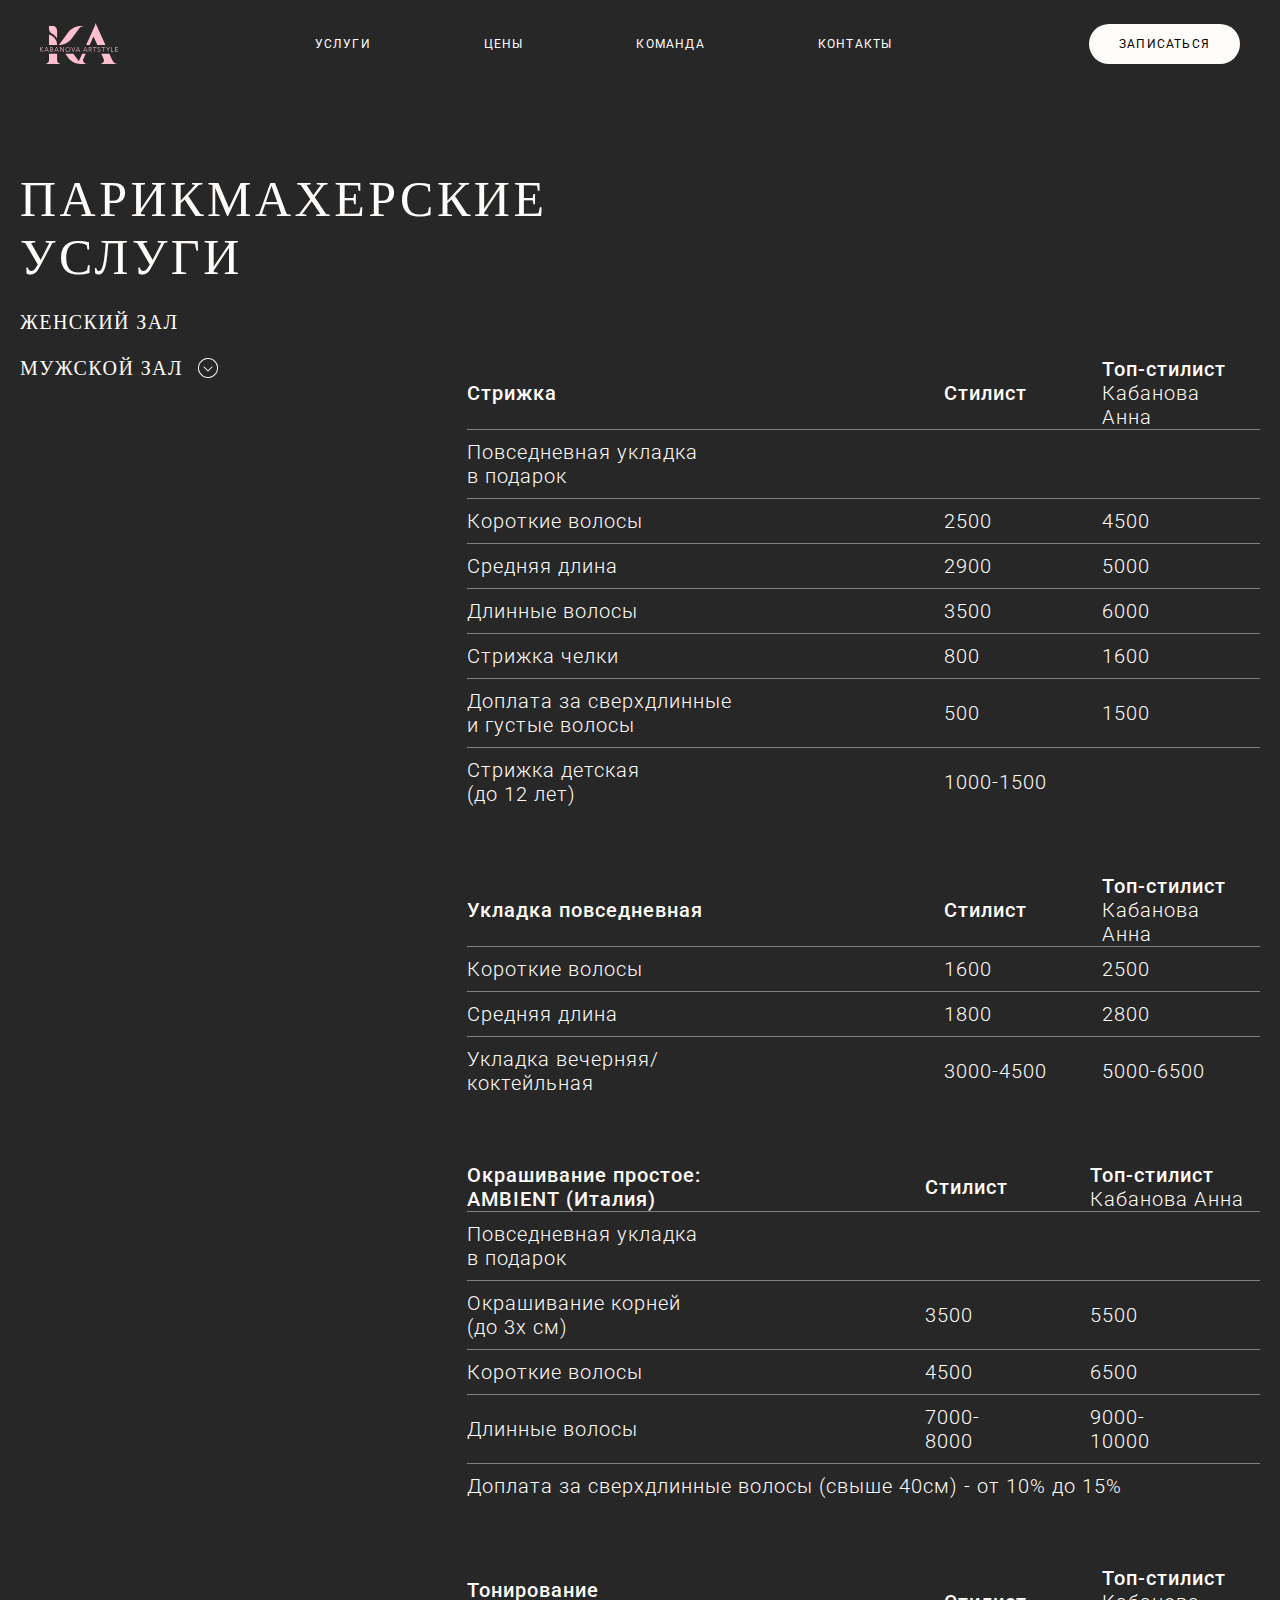
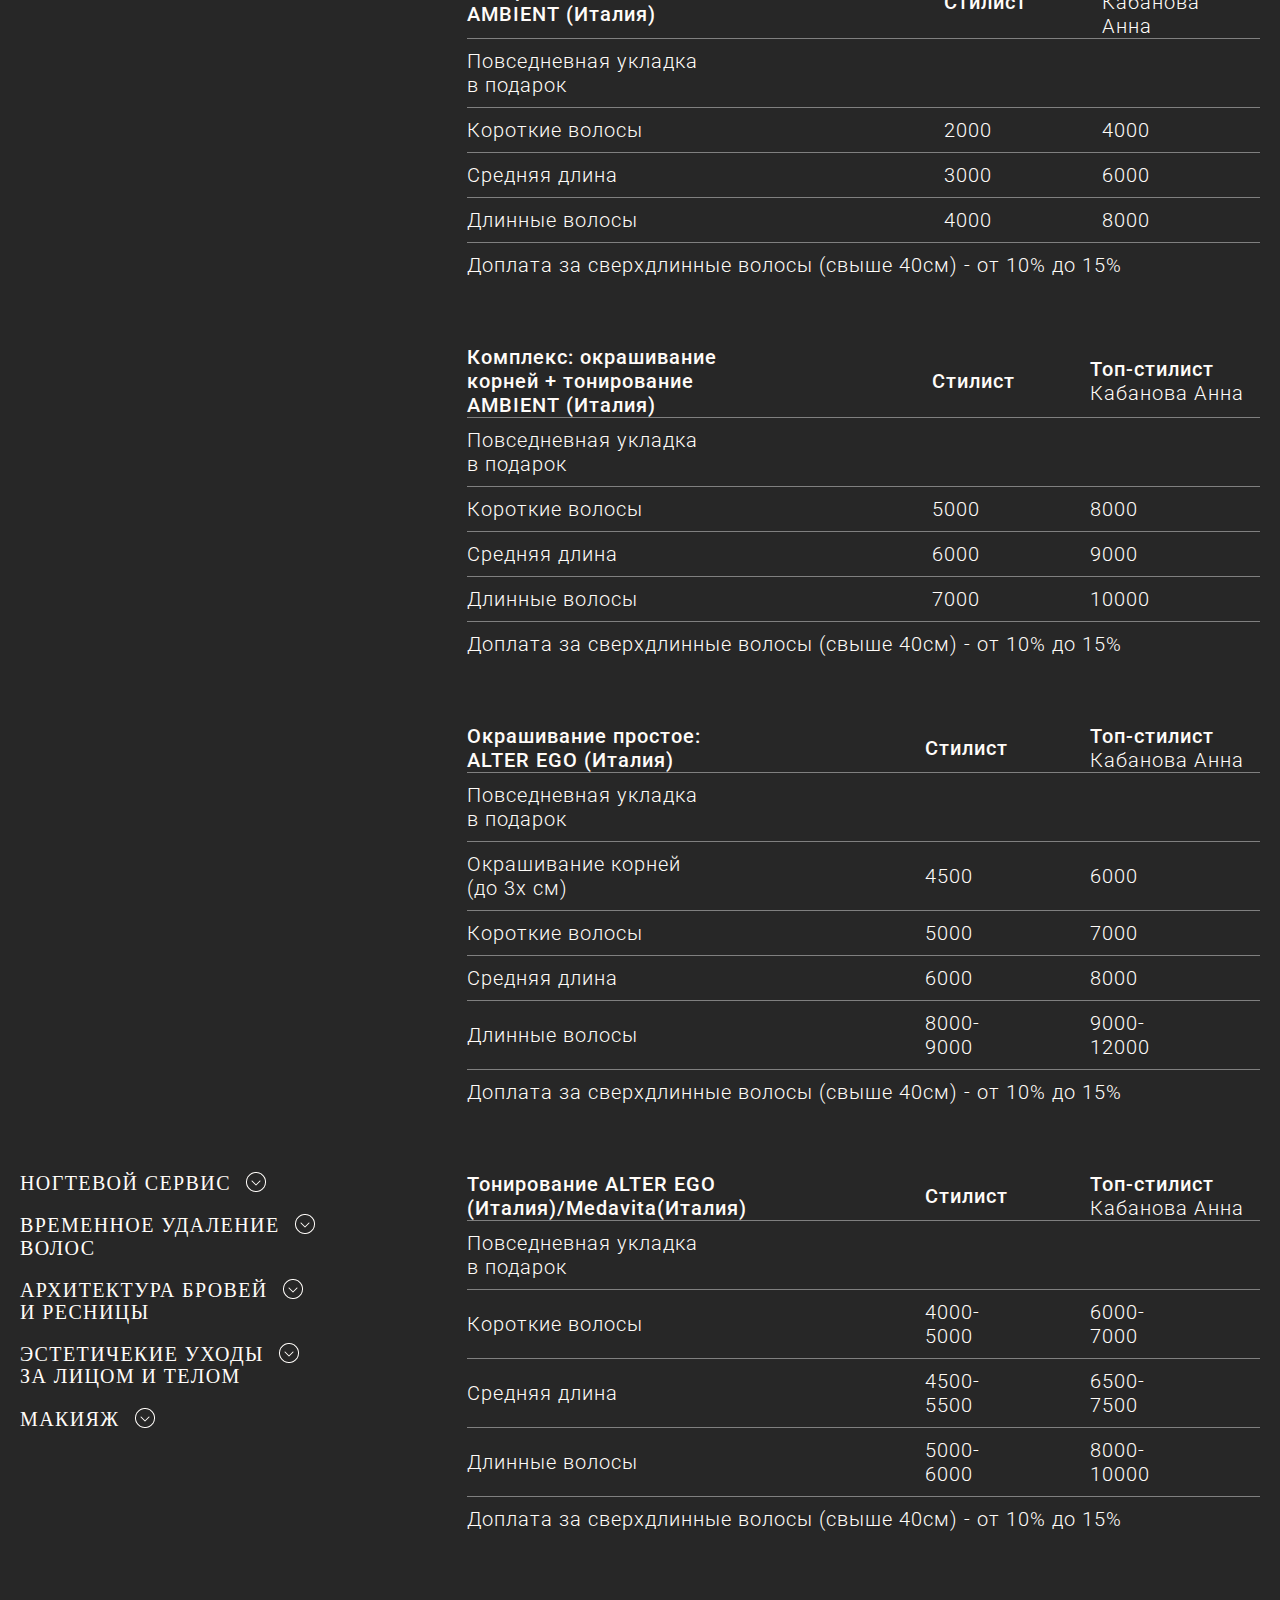
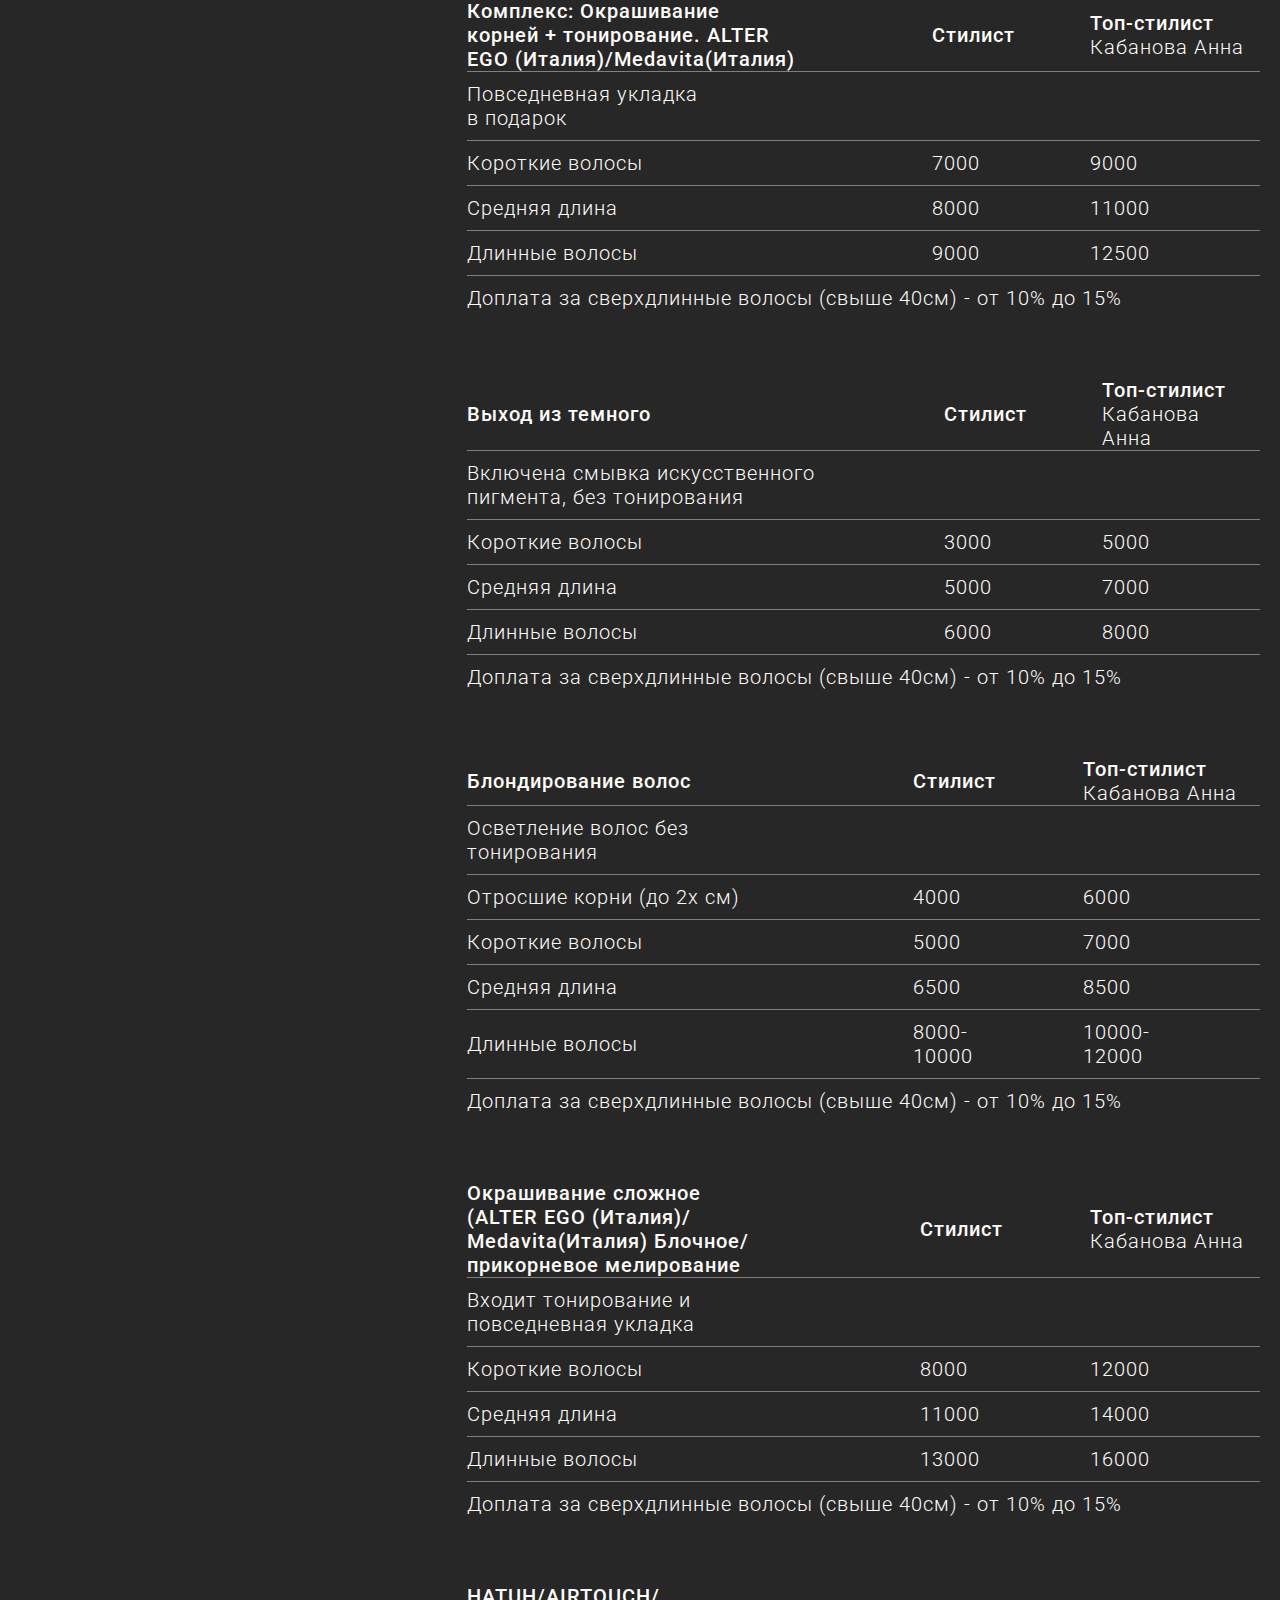
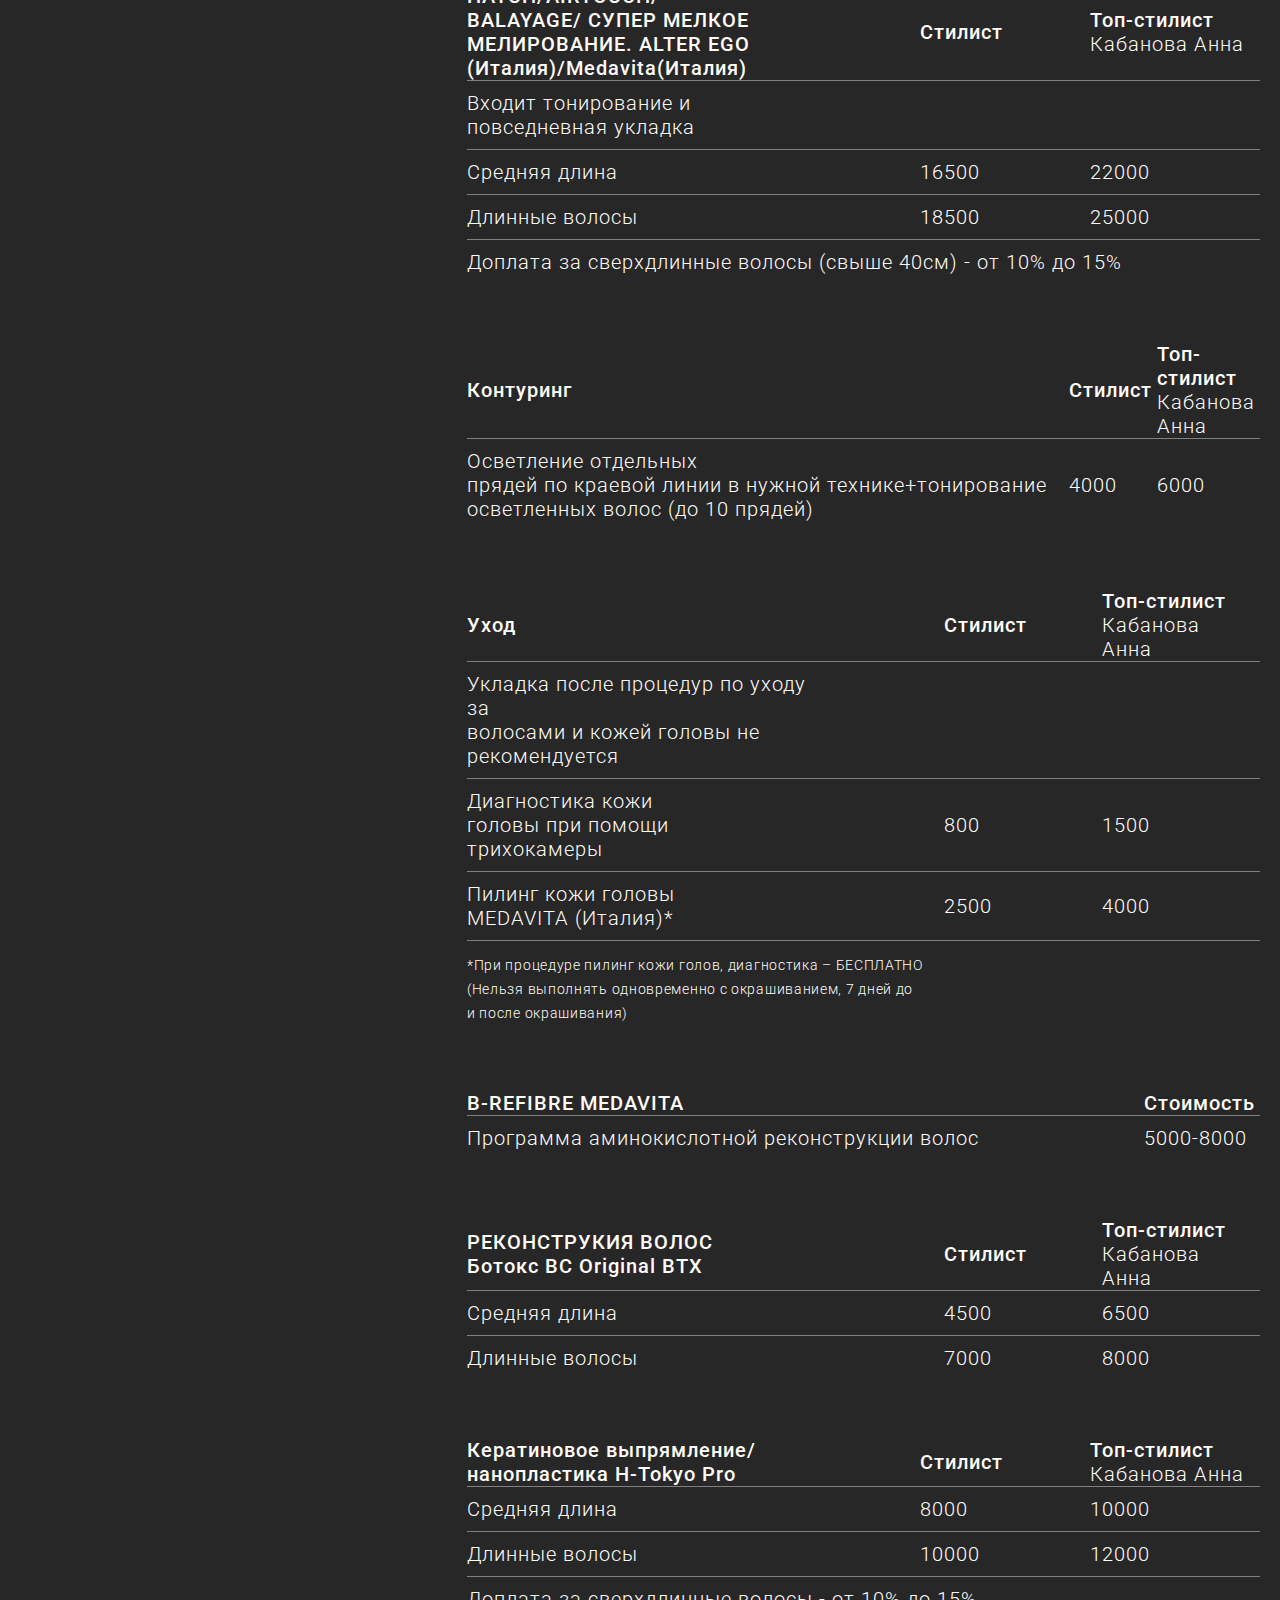
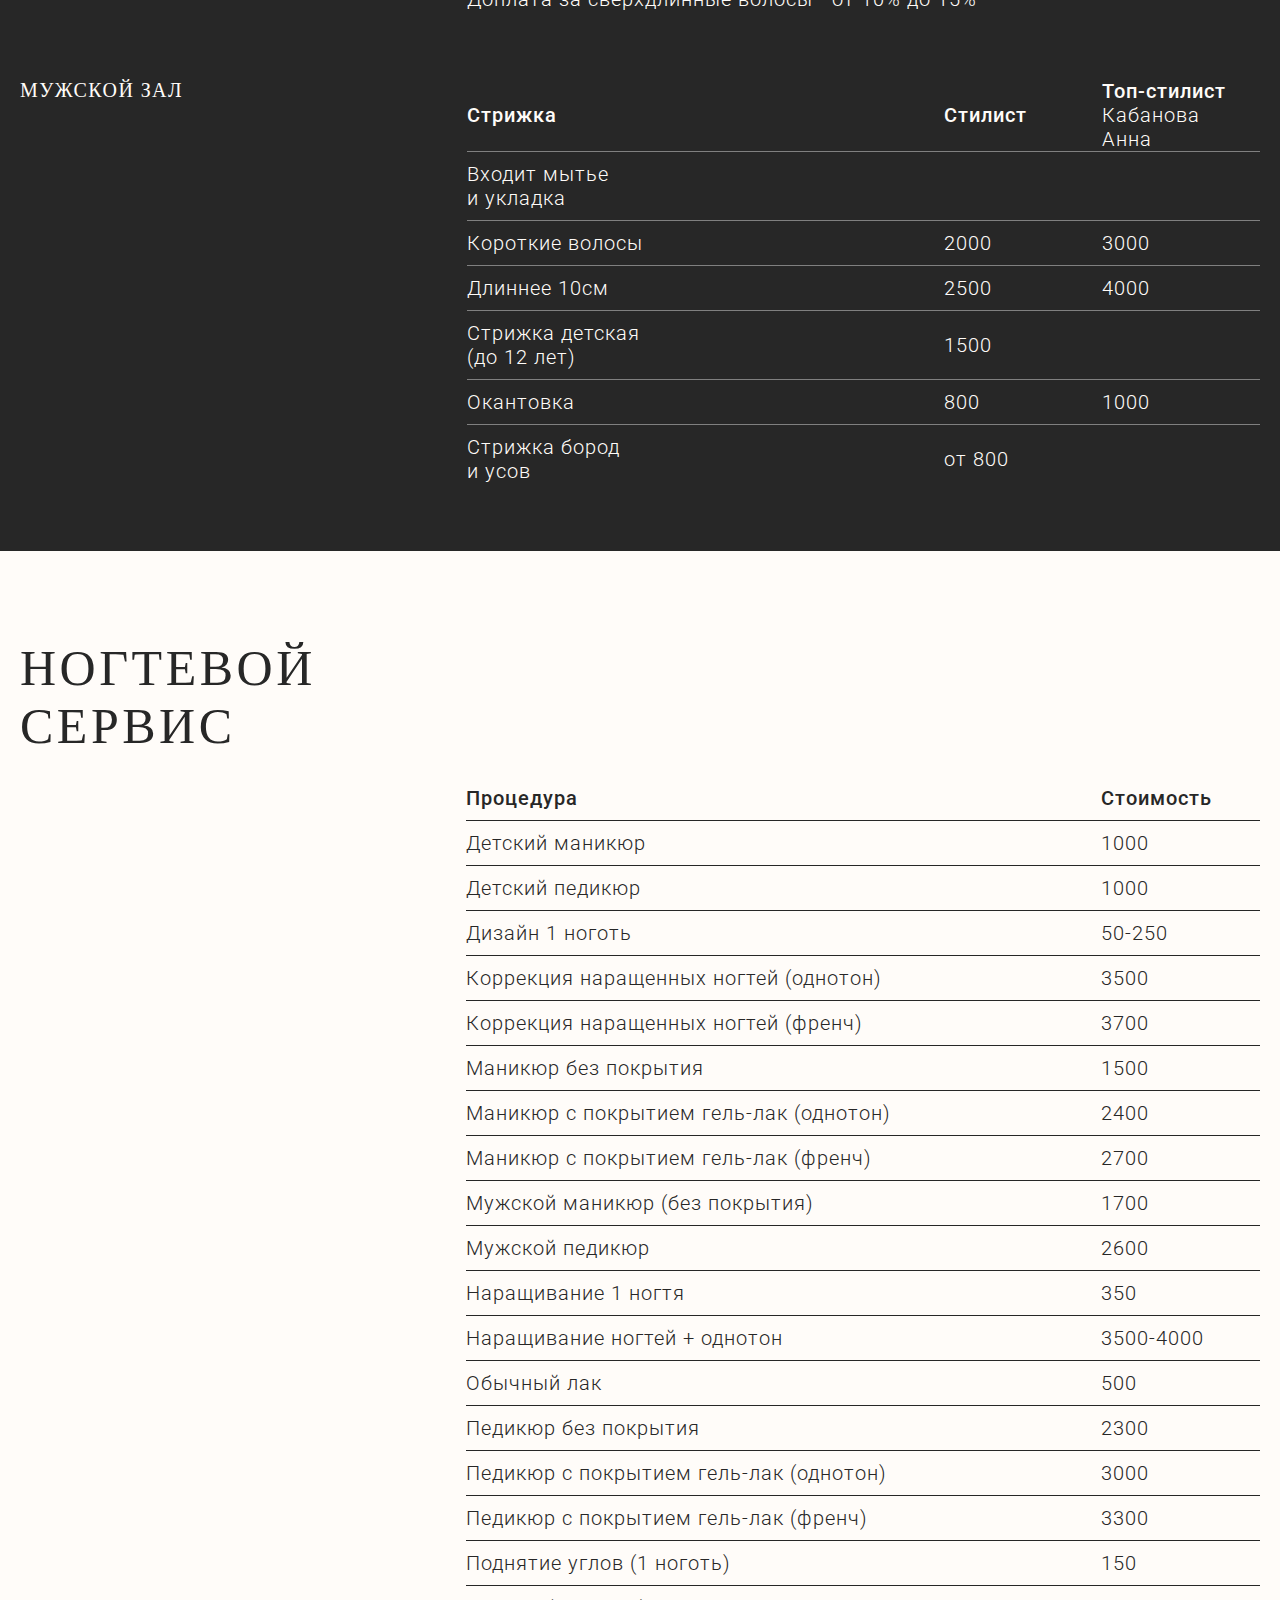
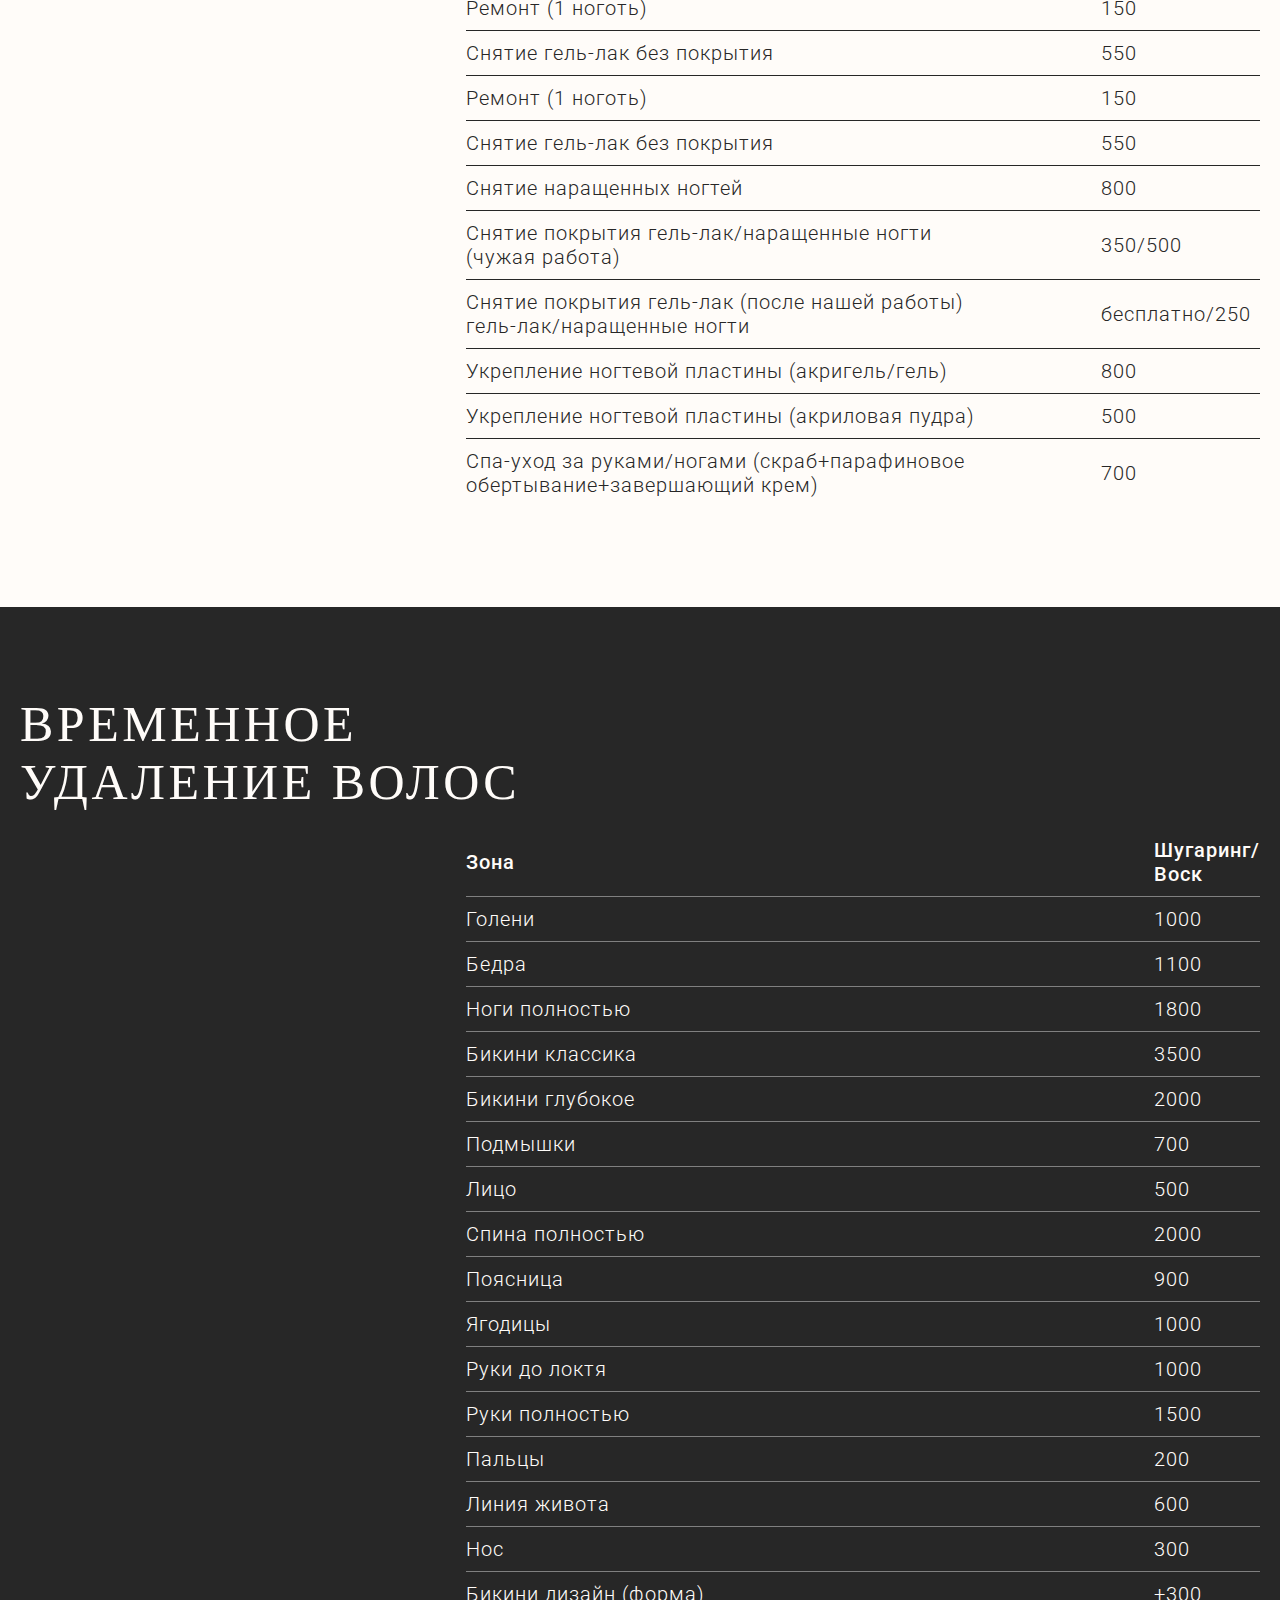
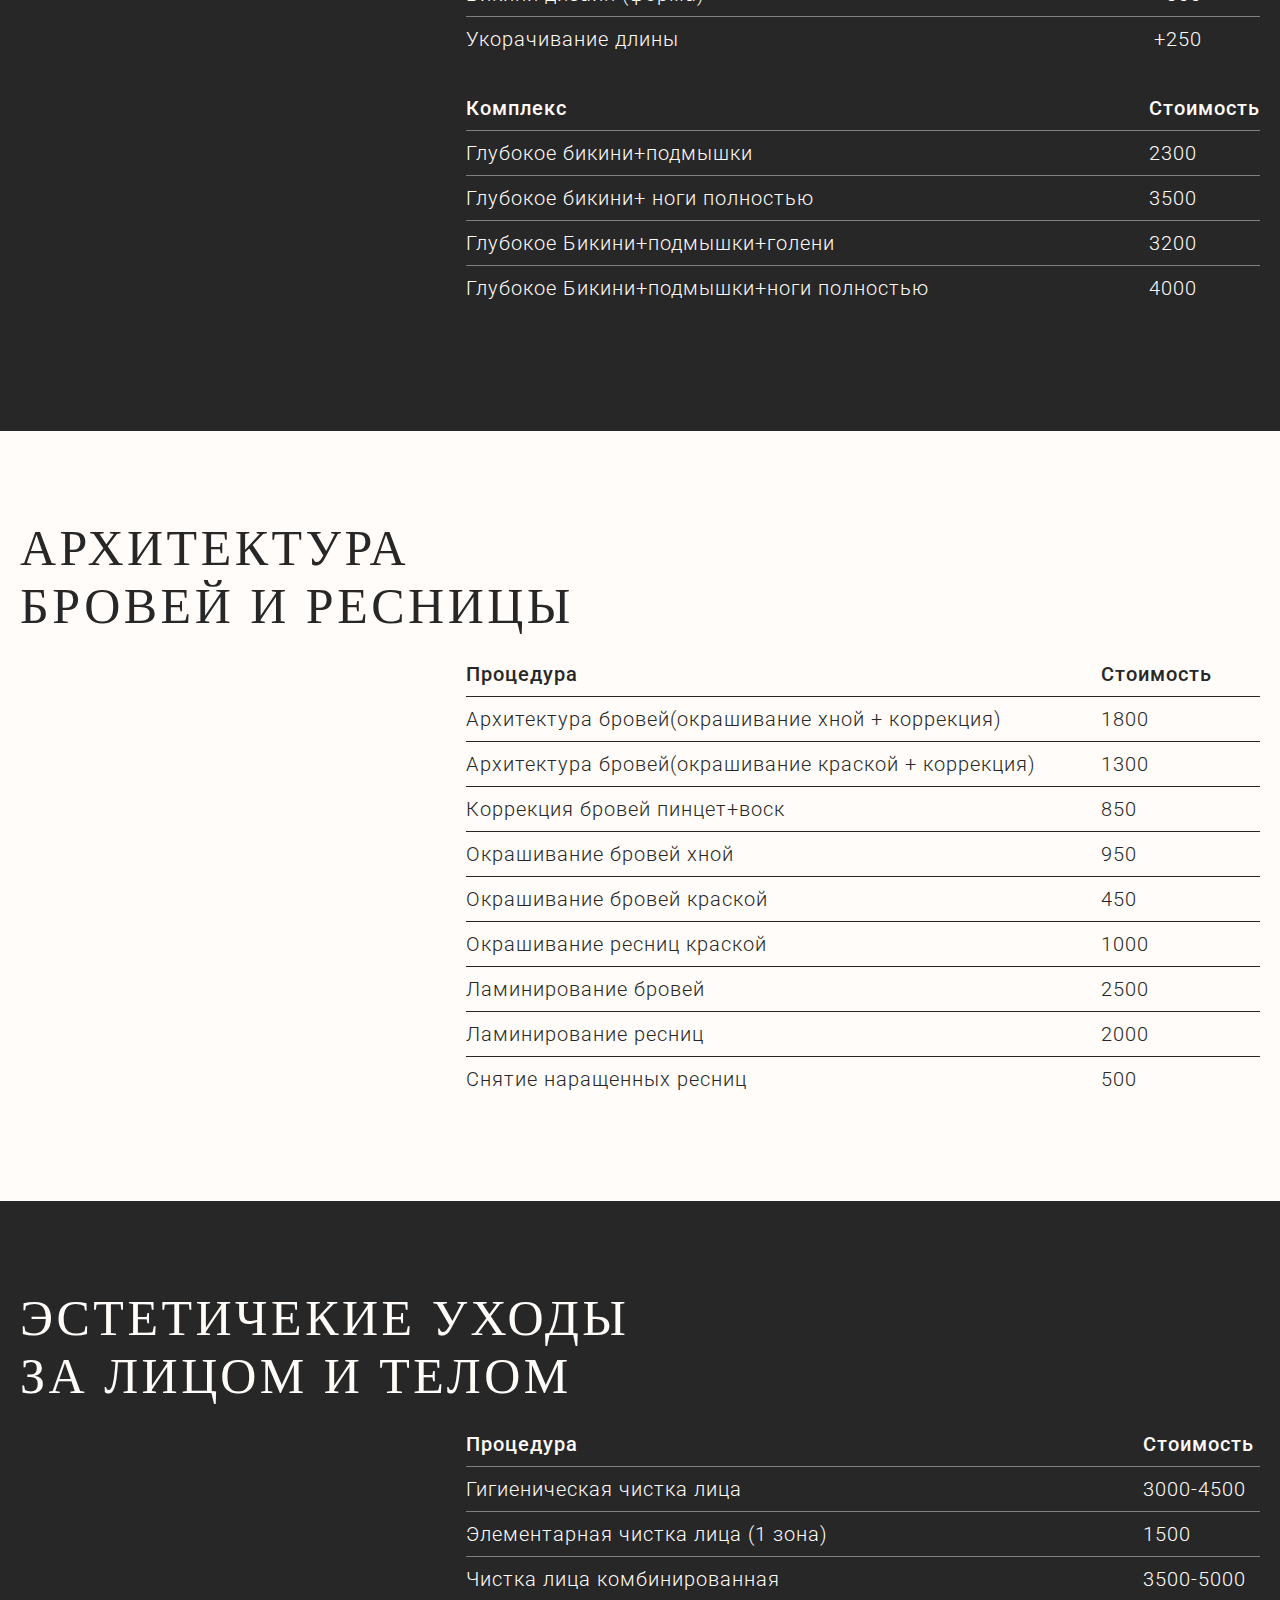
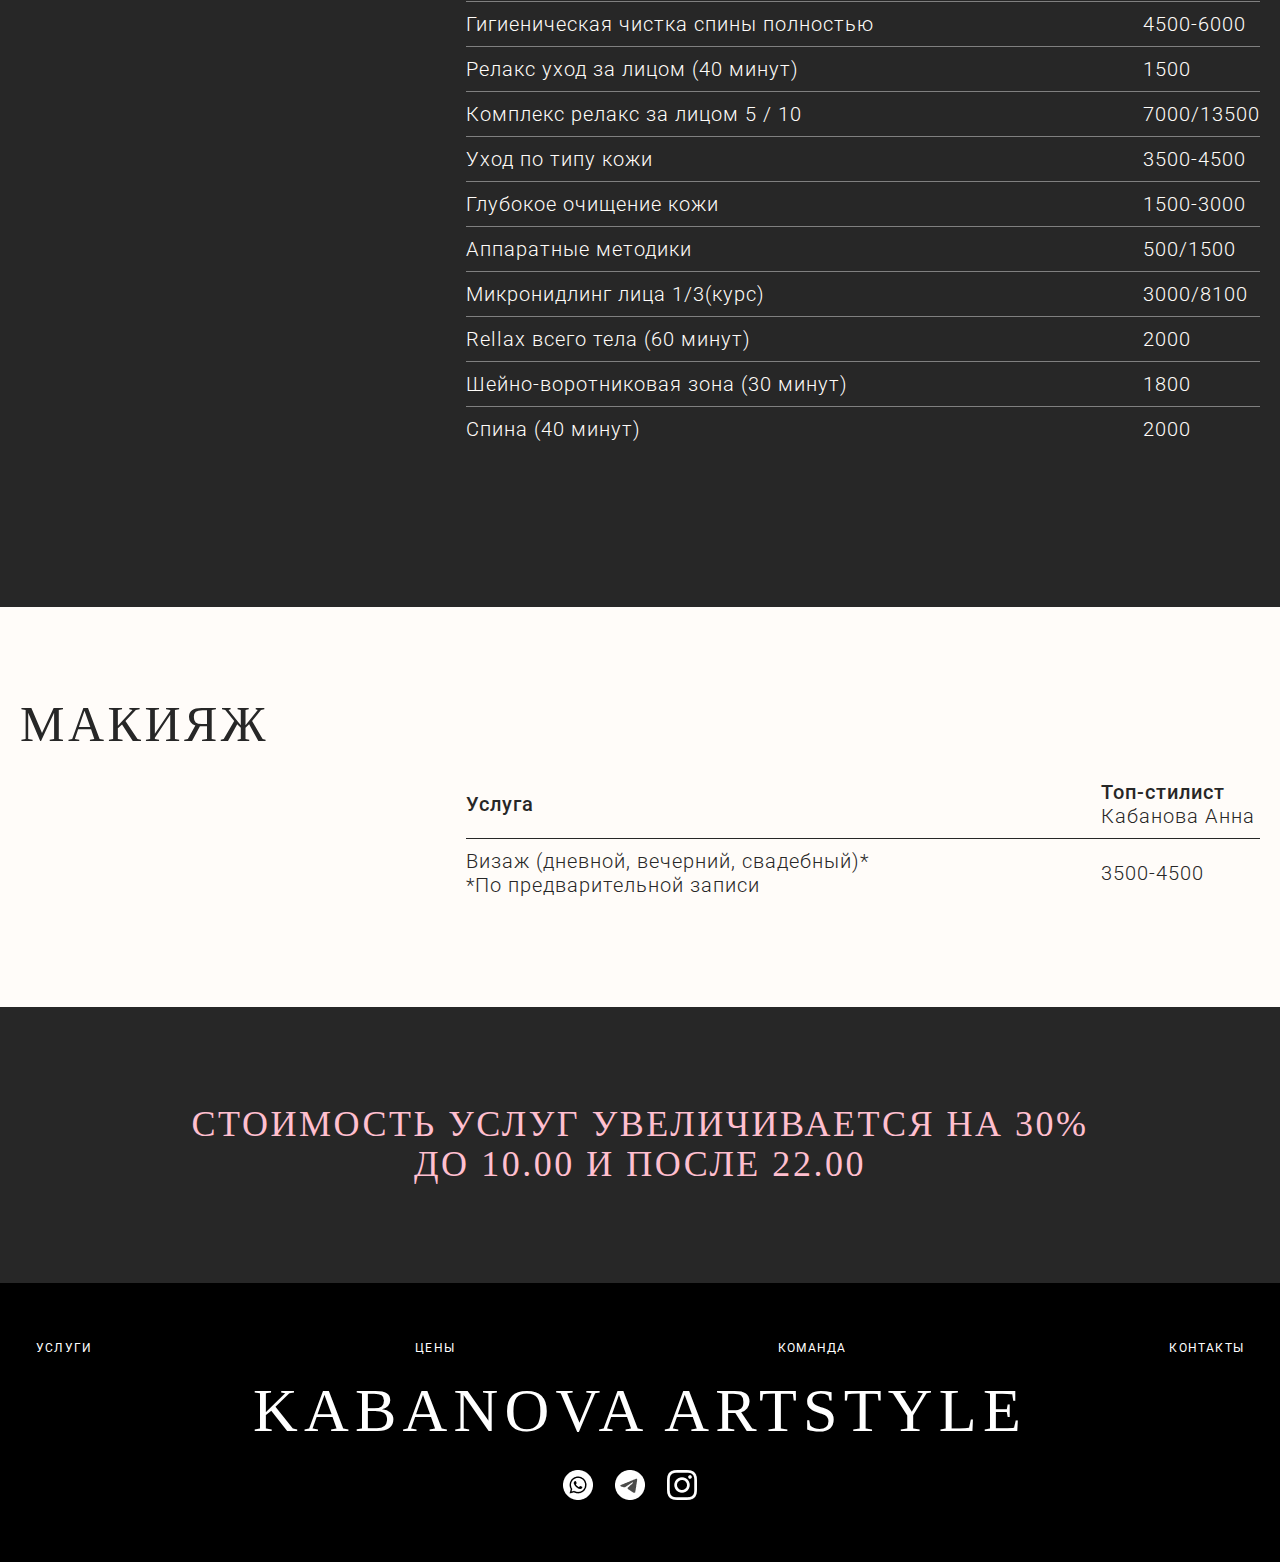
==== prices.html @ 134e7f79 "Add files via upload" ====
<!DOCTYPE html>
<html lang="en">
  <head>
    <meta charset="UTF-8" />
    <meta name="viewport" content="width=device-width, initial-scale=1.0" />
    <link
      href="https://fonts.googleapis.com/css2?family=Roboto:wght@100;300;400;500;700;900&display=swap"
      rel="stylesheet"
    />
    <link
      href="https://fonts.googleapis.com/css2?family=Roboto:wght@100;300;400;500;700&display=swap"
      rel="stylesheet"
    />
    <link rel="stylesheet" href="css/style.css"/>
    <title>Цены</title>
  </head>
  <body>
    <div class="container">
      <!-- НАВИГАЦИЯ -->
      <div class="container-nav container-nav--services">
        <div class="nav-box">
          <nav class="nav">
            <a class="box-logo" href="index.html">
              <img src="icons/logo.svg" alt="logo" class="logo" />
            </a>
            <ul class="nav__list">
              <li class="nav__item">
                <a href="services.html" class="nav__link"
                  >УСЛУГИ</a
                >
              </li>
              <li class="nav__item">
                <a href="prices.html" class="nav__link">ЦЕНЫ</a>
              </li>
              <li class="nav__item">
                <a href="#" class="nav__link">КОМАНДА</a>
              </li>
              <li class="nav__item">
                <a href="contakcs.html" class="nav__link"
                  >КОНТАКТЫ</a
                >
              </li>
            </ul>
            <button class="btn">ЗАПИСАТЬСЯ</button>
            <a href="#" class="burger">
              <span></span>
            </a>
          </nav>
        </div>
      </div>
      <!-- ПАРИХМАХЕРСКИЕ УСЛУГИ -->
      <div class="hairdresser-footer">
        <div class="hairdresser-box">
          <div class="hairdresser">
            <h3 class="case-title progress__title">
              Парикмахерские <br />
              услуги
            </h3>
            <!-- переиспользуемый субтитул -->
            <p class="hairdresser__subtext margin-bottom-24px">женский зал</p>
            <div class="hairdresser-case">
              <!-- бокс для подписи+кнопки -->
              <div class="mens-box">
                <p class="hairdresser__subtext">мужской зал</p>
                <a class="hairdresser-btm" href="#man">
                  <img
                    src="icons/arrow-lou.png"
                    alt="arrow"
                    class="hairdresser-btm__img"
                  />
                </a>
              </div>
              <div class="tablica">
                <!-- ПЕРВАЯ ТАБЛИЦА ТЕМНАЯ ТЕМА -->
                <div class="tablica-box">
                  <table class="table">
                    <tr class="table__trtitle">
                      <th class="table__title style-1">Стрижка</th>
                      <th class="table__title style-2">Стилист</th>
                      <th class="table__title style-3">
                        Топ-стилист <br />
                        <span class="kabanova">Кабанова Анна</span>
                      </th>
                    </tr>
                    <tr class="table__trtext">
                      <td class="table__text">
                        Повседневная укладка <br />
                        в подарок
                      </td>
                    </tr>
                    <tr class="table__trtext">
                      <td class="table__text">Короткие волосы</td>
                      <td class="table__text">2500</td>
                      <td class="table__text">4500</td>
                    </tr>
                    <tr class="table__trtext">
                      <td class="table__text">Средняя длина</td>
                      <td class="table__text">2900</td>
                      <td class="table__text">5000</td>
                    </tr>
                    <tr class="table__trtext">
                      <td class="table__text">Длинные волосы</td>
                      <td class="table__text">3500</td>
                      <td class="table__text">6000</td>
                    </tr>
                    <tr class="table__trtext">
                      <td class="table__text">Стрижка челки</td>
                      <td class="table__text">800</td>
                      <td class="table__text">1600</td>
                    </tr>
                    <tr class="table__trtext">
                      <td class="table__text">
                        Доплата за сверхдлинные <br />
                        и густые волосы
                      </td>
                      <td class="table__text">500</td>
                      <td class="table__text">1500</td>
                    </tr>
                    <tr class="table__trtext">
                      <td class="table__text">
                        Стрижка детская <br />
                        (до 12 лет)
                      </td>
                      <td class="table__text">1000-1500</td>
                    </tr>
                  </table>
                </div>
                <!-- ВТОРАЯ ТАБЛИЦА ТЕМНАЯ ТЕМА -->
                <div class="tablica-box">
                  <table class="table">
                    <tr class="table__trtitle">
                      <th class="table__title style-1">Укладка повседневная</th>
                      <th class="table__title style-2">Стилист</th>
                      <th class="table__title style-3">
                        Топ-стилист <br />
                        <span class="kabanova">Кабанова Анна</span>
                      </th>
                    </tr>
                    <tr class="table__trtext">
                      <td class="table__text">Короткие волосы</td>
                      <td class="table__text">1600</td>
                      <td class="table__text">2500</td>
                    </tr>
                    <tr class="table__trtext">
                      <td class="table__text">Средняя длина</td>
                      <td class="table__text">1800</td>
                      <td class="table__text">2800</td>
                    </tr>
                    <tr class="table__trtext">
                      <td class="table__text">
                        Укладка вечерняя/ <br />коктейльная
                      </td>
                      <td class="table__text">3000-4500</td>
                      <td class="table__text">5000-6500</td>
                    </tr>
                  </table>
                </div>
                <!-- ТРЕТЬЯ ТАБЛИЦА ТЕМНАЯ СТРАНИЦА -->
                <div class="tablica-box">
                  <table class="table">
                    <tr class="table__trtitle">
                      <th class="table__title style-1">
                        Окрашивание простое: <br />
                        AMBIENT (Италия)
                      </th>
                      <th class="table__title style-2">Стилист</th>
                      <th class="table__title style-3">
                        Топ-стилист <br />
                        <span class="kabanova">Кабанова Анна</span>
                      </th>
                    </tr>
                    <tr class="table__trtext">
                      <td class="table__text">
                        Повседневная укладка <br />
                        в подарок
                      </td>
                    </tr>
                    <tr class="table__trtext">
                      <td class="table__text">
                        Окрашивание корней <br />
                        (до 3х см)
                      </td>
                      <td class="table__text">3500</td>
                      <td class="table__text">5500</td>
                    </tr>
                    <tr class="table__trtext">
                      <td class="table__text">Короткие волосы</td>
                      <td class="table__text">4500</td>
                      <td class="table__text">6500</td>
                    </tr>
                    <tr class="table__trtext">
                      <td class="table__text">Длинные волосы</td>
                      <td class="table__text">7000-8000</td>
                      <td class="table__text">9000-10000</td>
                    </tr>
                    <tr class="table__trtext">
                      <td class="table__text" colspan="3">
                        Доплата за сверхдлинные волосы (свыше 40см) - от 10% до
                        15%
                      </td>
                    </tr>
                  </table>
                </div>
                <!-- ЧЕТВЕРТАЯ ТАБЛИЦА ТЕМНАЯ -->
                <div class="tablica-box">
                  <table class="table">
                    <tr class="table__trtitle">
                      <th class="table__title style-1">
                        Тонирование <br />
                        AMBIENT (Италия)
                      </th>
                      <th class="table__title style-2">Стилист</th>
                      <th class="table__title style-3">
                        Топ-стилист <br />
                        <span class="kabanova">Кабанова Анна</span>
                      </th>
                    </tr>
                    <tr class="table__trtext">
                      <td class="table__text">
                        Повседневная укладка <br />
                        в подарок
                      </td>
                    </tr>
                    <tr class="table__trtext">
                      <td class="table__text">Короткие волосы</td>
                      <td class="table__text">2000</td>
                      <td class="table__text">4000</td>
                    </tr>
                    <tr class="table__trtext">
                      <td class="table__text">Средняя длина</td>
                      <td class="table__text">3000</td>
                      <td class="table__text">6000</td>
                    </tr>
                    <tr class="table__trtext">
                      <td class="table__text">Длинные волосы</td>
                      <td class="table__text">4000</td>
                      <td class="table__text">8000</td>
                    </tr>
                    <tr class="table__trtext">
                      <td class="table__text" colspan="3">
                        Доплата за сверхдлинные волосы (свыше 40см) - от 10% до
                        15%
                      </td>
                    </tr>
                  </table>
                </div>
                <!-- ПЯТАЯ ТАБЛИЦА ТЕМНАЯ СТраница -->
                <div class="tablica-box">
                  <table class="table">
                    <tr class="table__trtitle">
                      <th class="table__title style-1">
                        Комплекс: окрашивание <br />
                        корней + тонированиe <br />
                        AMBIENT (Италия)
                      </th>
                      <th class="table__title style-2">Стилист</th>
                      <th class="table__title style-3">
                        Топ-стилист <br />
                        <span class="kabanova">Кабанова Анна</span>
                      </th>
                    </tr>
                    <tr class="table__trtext">
                      <td class="table__text">
                        Повседневная укладка <br />
                        в подарок
                      </td>
                    </tr>
                    <tr class="table__trtext">
                      <td class="table__text">Короткие волосы</td>
                      <td class="table__text">5000</td>
                      <td class="table__text">8000</td>
                    </tr>
                    <tr class="table__trtext">
                      <td class="table__text">Средняя длина</td>
                      <td class="table__text">6000</td>
                      <td class="table__text">9000</td>
                    </tr>
                    <tr class="table__trtext">
                      <td class="table__text">Длинные волосы</td>
                      <td class="table__text">7000</td>
                      <td class="table__text">10000</td>
                    </tr>
                    <tr class="table__trtext">
                      <td class="table__text" colspan="3">
                        Доплата за сверхдлинные волосы (свыше 40см) - от 10% до
                        15%
                      </td>
                    </tr>
                  </table>
                </div>
                <!-- ШЕСТАЯ СТРАНИЦА ТЕМНАЯ -->
                <div class="tablica-box">
                  <table class="table">
                    <tr class="table__trtitle">
                      <th class="table__title style-1">
                        Окрашивание простое: <br />
                        ALTER EGO (Италия)
                      </th>
                      <th class="table__title style-2">Стилист</th>
                      <th class="table__title style-3">
                        Топ-стилист <br />
                        <span class="kabanova">Кабанова Анна</span>
                      </th>
                    </tr>
                    <tr class="table__trtext">
                      <td class="table__text">
                        Повседневная укладка <br />
                        в подарок
                      </td>
                    </tr>
                    <tr class="table__trtext">
                      <td class="table__text">
                        Окрашивание корней <br />
                        (до 3х см)
                      </td>
                      <td class="table__text">4500</td>
                      <td class="table__text">6000</td>
                    </tr>
                    <tr class="table__trtext">
                      <td class="table__text">Короткие волосы</td>
                      <td class="table__text">5000</td>
                      <td class="table__text">7000</td>
                    </tr>
                    <tr class="table__trtext">
                      <td class="table__text">Средняя длина</td>
                      <td class="table__text">6000</td>
                      <td class="table__text">8000</td>
                    </tr>
                    <tr class="table__trtext">
                      <td class="table__text">Длинные волосы</td>
                      <td class="table__text">8000-9000</td>
                      <td class="table__text">9000-12000</td>
                    </tr>
                    <tr class="table__trtext">
                      <td class="table__text" colspan="3">
                        Доплата за сверхдлинные волосы (свыше 40см) - от 10% до
                        15%
                      </td>
                    </tr>
                  </table>
                </div>
              </div>
            </div>
            <!-- НОГТЕВОЙ СЕРВИС И Т.Д -->
            <div class="hairdresser-case-2">
              <div class="mini-box">
                <div class="mens-box margin-bottom-20px">
                  <a class="hairdresser-btm" href='#manicure1'>
                    <p class="hairdresser__subtext">ногтевой сервис</p>
                    <img
                      src="icons/arrow-lou.png"
                      alt="arrow"
                      class="hairdresser-btm__img"
                    />
                  </a>
                </div>
                <div class="mens-box margin-bottom-20px">
                  <a
                    href='#delete1'
                    class="hairdresser-btm"
                  >
                    <p class="hairdresser__subtext">
                      Временное удаление <br />
                      волос
                    </p>
                    <img
                      src="icons/arrow-lou.png"
                      alt="arrow"
                      class="hairdresser-btm__img"
                    />
                  </a>
                </div>
                <div class="mens-box margin-bottom-20px">
                  <a class="hairdresser-btm" href='#manicure2'>
                    <p class="hairdresser__subtext">
                      Архитектура бровей <br />
                      и ресницы
                    </p>
                    <img
                      src="icons/arrow-lou.png"
                      alt="arrow"
                      class="hairdresser-btm__img"
                    />
                  </a>
                </div>
                <div class="mens-box margin-bottom-20px">
                  <a class="hairdresser-btm" href='#delete2'>
                    <p class="hairdresser__subtext">
                      Эстетичекие уходы <br />
                      за лицом и телом
                    </p>
                    <img
                      src="icons/arrow-lou.png"
                      alt="arrow"
                      class="hairdresser-btm__img"
                    />
                  </a>
                </div>
                <div class="mens-box">
                  <a class="hairdresser-btm" href='#manicure3'>
                    <p class="hairdresser__subtext">Макияж</p>
                    <img
                      src="icons/arrow-lou.png"
                      alt="arrow"
                      class="hairdresser-btm__img"
                    />
                  </a>
                </div>
              </div>
              <div class="tablica">
                <!-- СЕДЬМАЯ СТРАНИЦА ТЕМНЫЙ ТЕМЫ -->
                <div class="tablica-box">
                  <table class="table">
                    <tr class="table__trtitle">
                      <th class="table__title style-1">
                        Тонирование ALTER EGO <br />
                        (Италия)/Medavita(Италия)
                      </th>
                      <th class="table__title style-2">Стилист</th>
                      <th class="table__title style-3">
                        Топ-стилист <br />
                        <span class="kabanova">Кабанова Анна</span>
                      </th>
                    </tr>
                    <tr class="table__trtext">
                      <td class="table__text">
                        Повседневная укладка <br />
                        в подарок
                      </td>
                    </tr>
                    <tr class="table__trtext">
                      <td class="table__text">Короткие волосы</td>
                      <td class="table__text">4000-5000</td>
                      <td class="table__text">6000-7000</td>
                    </tr>
                    <tr class="table__trtext">
                      <td class="table__text">Средняя длина</td>
                      <td class="table__text">4500-5500</td>
                      <td class="table__text">6500-7500</td>
                    </tr>
                    <tr class="table__trtext">
                      <td class="table__text">Длинные волосы</td>
                      <td class="table__text">5000-6000</td>
                      <td class="table__text">8000-10000</td>
                    </tr>
                    <tr class="table__trtext">
                      <td class="table__text" colspan="3">
                        Доплата за сверхдлинные волосы (свыше 40см) - от 10% до
                        15%
                      </td>
                    </tr>
                  </table>
                </div>
                <!-- ВОСЬМАЯ ТАБЛИЦА ТЕМНАЯ СТРАНИЦА -->
                <div class="tablica-box">
                  <table class="table">
                    <tr class="table__trtitle">
                      <th class="table__title style-1">
                        Комплекс: Окрашивание <br />
                        корней + тонированиe. ALTER <br />
                        EGO (Италия)/Medavita(Италия)
                      </th>
                      <th class="table__title style-4">Стилист</th>
                      <th class="table__title style-5">
                        Топ-стилист <br />
                        <span class="kabanova">Кабанова Анна</span>
                      </th>
                    </tr>
                    <tr class="table__trtext">
                      <td class="table__text">
                        Повседневная укладка <br />
                        в подарок
                      </td>
                    </tr>
                    <tr class="table__trtext">
                      <td class="table__text">Короткие волосы</td>
                      <td class="table__text">7000</td>
                      <td class="table__text">9000</td>
                    </tr>
                    <tr class="table__trtext">
                      <td class="table__text">Средняя длина</td>
                      <td class="table__text">8000</td>
                      <td class="table__text">11000</td>
                    </tr>
                    <tr class="table__trtext">
                      <td class="table__text">Длинные волосы</td>
                      <td class="table__text">9000</td>
                      <td class="table__text">12500</td>
                    </tr>
                    <tr class="table__trtext">
                      <td class="table__text" colspan="3">
                        Доплата за сверхдлинные волосы (свыше 40см) - от 10% до
                        15%
                      </td>
                    </tr>
                  </table>
                </div>
                <!-- ДЕВЯТАЯ ТАБЛИЦА ТЕМНАЯ -->
                <div class="tablica-box">
                  <table class="table">
                    <tr class="table__trtitle">
                      <th class="table__title style-1">Выход из темного</th>
                      <th class="table__title style-4">Стилист</th>
                      <th class="table__title style-5">
                        Топ-стилист <br />
                        <span class="kabanova">Кабанова Анна</span>
                      </th>
                    </tr>
                    <tr class="table__trtext">
                      <td class="table__text">
                        Включена смывка искусственного <br />
                        пигмента, без тонирования
                      </td>
                    </tr>
                    <tr class="table__trtext">
                      <td class="table__text">Короткие волосы</td>
                      <td class="table__text">3000</td>
                      <td class="table__text">5000</td>
                    </tr>
                    <tr class="table__trtext">
                      <td class="table__text">Средняя длина</td>
                      <td class="table__text">5000</td>
                      <td class="table__text">7000</td>
                    </tr>
                    <tr class="table__trtext">
                      <td class="table__text">Длинные волосы</td>
                      <td class="table__text">6000</td>
                      <td class="table__text">8000</td>
                    </tr>
                    <tr class="table__trtext">
                      <td class="table__text" colspan="3">
                        Доплата за сверхдлинные волосы (свыше 40см) - от 10% до
                        15%
                      </td>
                    </tr>
                  </table>
                </div>
                <!-- ДЕСЯТАЯ СТРАНИЦА -->
                <div class="tablica-box">
                  <table class="table">
                    <tr class="table__trtitle">
                      <th class="table__title style-1">Блондирование волос</th>
                      <th class="table__title style-4">Стилист</th>
                      <th class="table__title style-5">
                        Топ-стилист <br />
                        <span class="kabanova">Кабанова Анна</span>
                      </th>
                    </tr>
                    <tr class="table__trtext">
                      <td class="table__text">
                        Осветление волос без <br />
                        тонирования
                      </td>
                    </tr>
                    <tr class="table__trtext">
                      <td class="table__text">Отросшие корни (до 2х см)</td>
                      <td class="table__text">4000</td>
                      <td class="table__text">6000</td>
                    </tr>
                    <tr class="table__trtext">
                      <td class="table__text">Короткие волосы</td>
                      <td class="table__text">5000</td>
                      <td class="table__text">7000</td>
                    </tr>
                    <tr class="table__trtext">
                      <td class="table__text">Средняя длина</td>
                      <td class="table__text">6500</td>
                      <td class="table__text">8500</td>
                    </tr>
                    <tr class="table__trtext">
                      <td class="table__text">Длинные волосы</td>
                      <td class="table__text">8000-10000</td>
                      <td class="table__text">10000-12000</td>
                    </tr>
                    <tr class="table__trtext">
                      <td class="table__text" colspan="3">
                        Доплата за сверхдлинные волосы (свыше 40см) - от 10% до
                        15%
                      </td>
                    </tr>
                  </table>
                </div>
                <!-- ОДИНАДЦАТАЯ ТАБЛИЦА -->
                <div class="tablica-box">
                  <table class="table">
                    <tr class="table__trtitle">
                      <th class="table__title style-1">
                        Окрашивание сложное <br />
                        (ALTER EGO (Италия)/ <br />Medavita(Италия) Блочное/
                        <br />прикорневое мелирование
                      </th>
                      <th class="table__title style-4">Стилист</th>
                      <th class="table__title style-5">
                        Топ-стилист <br />
                        <span class="kabanova">Кабанова Анна</span>
                      </th>
                    </tr>
                    <tr class="table__trtext">
                      <td class="table__text">
                        Входит тонирование и <br />
                        повседневная укладка
                      </td>
                    </tr>
                    <tr class="table__trtext">
                      <td class="table__text">Короткие волосы</td>
                      <td class="table__text">8000</td>
                      <td class="table__text">12000</td>
                    </tr>
                    <tr class="table__trtext">
                      <td class="table__text">Средняя длина</td>
                      <td class="table__text">11000</td>
                      <td class="table__text">14000</td>
                    </tr>
                    <tr class="table__trtext">
                      <td class="table__text">Длинные волосы</td>
                      <td class="table__text">13000</td>
                      <td class="table__text">16000</td>
                    </tr>
                    <tr class="table__trtext">
                      <td class="table__text" colspan="3">
                        Доплата за сверхдлинные волосы (свыше 40см) - от 10% до
                        15%
                      </td>
                    </tr>
                  </table>
                </div>
                <!-- ДВЕНАДЦАТАЯ ТАБЛИЦА -->
                <div class="tablica-box">
                  <table class="table">
                    <tr class="table__trtitle">
                      <th class="table__title style-1">
                        HATUH/AIRTOUCH/ <br />
                        BALAYAGE/ СУПЕР МЕЛКОЕ <br />
                        МЕЛИРОВАНИЕ. ALTER EGO <br />
                        (Италия)/Medavita(Италия)
                      </th>

                      <th class="table__title style-2">Стилист</th>
                      <th class="table__title style-3">
                        Топ-стилист <br />
                        <span class="kabanova">Кабанова Анна</span>
                      </th>
                    </tr>
                    <tr class="table__trtext">
                      <td class="table__text">
                        Входит тонирование и <br />
                        повседневная укладка
                      </td>
                    </tr>
                    <tr class="table__trtext">
                      <td class="table__text style-1">Средняя длина</td>
                      <td class="table__text style-2">16500</td>
                      <td class="table__text style-3">22000</td>
                    </tr>
                    <tr class="table__trtext">
                      <td class="table__text">Длинные волосы</td>
                      <td class="table__text">18500</td>
                      <td class="table__text">25000</td>
                    </tr>
                    <tr class="table__trtext">
                      <td class="table__text" colspan="3">
                        Доплата за сверхдлинные волосы (свыше 40см) - от 10% до
                        15%
                      </td>
                    </tr>
                  </table>
                </div>
                <!-- ТРЕНАДЦАТАЯ ТАБЛИЦА -->
                <div class="tablica-box">
                  <table class="table">
                    <tr class="table__trtitle">
                      <th class="table__title style-1">Контуринг</th>

                      <th class="table__title style-4">Стилист</th>
                      <th class="table__title style-5">
                        Топ-стилист <br />
                        <span class="kabanova">Кабанова Анна</span>
                      </th>
                    </tr>
                    <tr class="table__trtext">
                      <td class="table__text">
                        Осветление отдельных <br />
                        прядей по краевой линии в нужной технике+тонирование
                        осветленных волос (до 10 прядей)
                      </td>
                      <td class="table__text">4000</td>
                      <td class="table__text">6000</td>
                    </tr>
                  </table>
                </div>
                <!-- ЧЕТЫРНАДЦАТАЯ ТАБЛИЦА -->
                <div class="tablica-box">
                  <table class="table">
                    <tr class="table__trtitle">
                      <th class="table__title style-1">Уход</th>

                      <th class="table__title style-4">Стилист</th>
                      <th class="table__title style-5">
                        Топ-стилист <br />
                        <span class="kabanova">Кабанова Анна</span>
                      </th>
                    </tr>
                    <tr class="table__trtext">
                      <td class="table__text">
                        Укладка после процедур по уходу за <br />
                        волосами и кожей головы не рекомендуется
                      </td>
                    </tr>
                    <tr class="table__trtext">
                      <td class="table__text">
                        Диагностика кожи <br />
                        головы при помощи <br />
                        трихокамеры
                      </td>
                      <td class="table__text">800</td>
                      <td class="table__text">1500</td>
                    </tr>
                    <tr class="table__trtext">
                      <td class="table__text">
                        Пилинг кожи головы <br />
                        MEDAVITA (Италия)*
                      </td>
                      <td class="table__text">2500</td>
                      <td class="table__text">4000</td>
                    </tr>
                    <tr class="table__trtext">
                      <td class="table__text" colspan="3">
                        <span class="zvezdo" 
                          >*При процедуре пилинг кожи голов, диагностика –
                          БЕСПЛАТНО <br />
                          (Нельзя выполнять одновременно с окрашиванием, 7 дней
                          до <br />
                          и после окрашивания)</span
                        >
                      </td>
                    </tr>
                  </table>
                </div>
                <!-- ПЯТНАДЦАТАЯ -->
                <div class="tablica-box">
                  <table class="table">
                    <tr class="table__trtitle">
                      <th class="table__title style-1">B-REFIBRE MEDAVITA</th>

                      <th class="table__title style-4"></th>
                      <th class="table__title style-5">Стоимость</th>
                    </tr>
                    <tr class="table__trtext">
                      <td class="table__text">
                        Программа аминокислотной реконструкции волос
                      </td>
                      <td class="table__text"></td>
                      <td class="table__text">5000-8000</td>
                    </tr>
                  </table>
                </div>
                <!-- ШЕСТНАДЦАТАЯ -->
                <div class="tablica-box">
                  <table class="table">
                    <tr class="table__trtitle">
                      <th class="table__title style-1">
                        РЕКОНСТРУКИЯ ВОЛОС <br />
                        Ботокс BC Original BTX
                      </th>

                      <th class="table__title style-2">Стилист</th>
                      <th class="table__title style-3">
                        Топ-стилист <br />
                        <span class="kabanova">Кабанова Анна</span>
                      </th>
                    </tr>
                    <tr class="table__trtext">
                      <td class="table__text style-1">Средняя длина</td>
                      <td class="table__text style-2">4500</td>
                      <td class="table__text style-3">6500</td>
                    </tr>
                    <tr class="table__trtext">
                      <td class="table__text">Длинные волосы</td>
                      <td class="table__text">7000</td>
                      <td class="table__text">8000</td>
                    </tr>
                  </table>
                </div>
                <!-- СЕМНАДЦАТАЯ -->
                <div class="tablica-box">
                  <table class="table">
                    <tr class="table__trtitle">
                      <th class="table__title style-1">
                        Кератиновое выпрямление/ <br />нанопластика H-Tokyo Pro
                      </th>

                      <th class="table__title style-2">Стилист</th>
                      <th class="table__title style-3">
                        Топ-стилист <br />
                        <span class="kabanova">Кабанова Анна</span>
                      </th>
                    </tr>
                    <tr class="table__trtext">
                      <td class="table__text">Средняя длина</td>
                      <td class="table__text">8000</td>
                      <td class="table__text">10000</td>
                    </tr>
                    <tr class="table__trtext">
                      <td class="table__text">Длинные волосы</td>
                      <td class="table__text">10000</td>
                      <td class="table__text">12000</td>
                    </tr>
                    <tr class="table__trtext">
                      <td class="table__text" colspan="3">
                        Доплата за сверхдлинные волосы - от 10% до 15%
                      </td>
                    </tr>
                  </table>
                </div>
              </div>
            </div>
            <!-- МУЖСКОЙ ЗАЛ ДВА -->
            <div class="hairdresser-case-3" id="man">
              <div class="mini-box">
                <div class="mens-box margin-bottom-20px">
                  <p class="hairdresser__subtext">мужской зал</p>
                  <!-- <button class="hairdresser-btm">
                    <img
                      src="icons/arrow-lou.png"
                      alt="arrow"
                      class="hairdresser-btm__img"
                    />
                  </button> -->
                </div>
              </div>
              <!-- МУЖСКАЯ ТАБЛИЦА -->
              <div class="tablica">
                <div class="tablica-box">
                  <table class="table mens-widh">
                    <tr class="table__trtitle">
                      <th class="table__title style-1">Стрижка</th>
                      <th class="table__title style-2">Стилист</th>
                      <th class="table__title style-3">
                        Топ-стилист <br />
                        <span class="kabanova">Кабанова Анна</span>
                      </th>
                    </tr>
                    <tr class="table__trtext">
                      <td class="table__text">
                        Входит мытье <br />
                        и укладка
                      </td>
                    </tr>
                    <tr class="table__trtext">
                      <td class="table__text">Короткие волосы</td>
                      <td class="table__text">2000</td>
                      <td class="table__text">3000</td>
                    </tr>
                    <tr class="table__trtext">
                      <td class="table__text">Длиннее 10см</td>
                      <td class="table__text">2500</td>
                      <td class="table__text">4000</td>
                    </tr>
                    <tr class="table__trtext">
                      <td class="table__text">
                        Стрижка детская <br />
                        (до 12 лет)
                      </td>
                      <td class="table__text">1500</td>
                    </tr>
                    <tr class="table__trtext">
                      <td class="table__text">Окантовка</td>
                      <td class="table__text">800</td>
                      <td class="table__text">1000</td>
                    </tr>
                    <tr class="table__trtext">
                      <td class="table__text">
                        Стрижка бород <br />
                        и усов
                      </td>
                      <td class="table__text">от 800</td>
                    </tr>
                  </table>
                </div>
              </div>
            </div>
          </div>
        </div>
      </div>
      <!-- НОГТЕВОЙ СЕРВИС -->
      <div class="manicure-container" id="manicure1">
        <div class="manicure-box">
          <section class="manicure">
            <h3 id="manicured" class="case-title">
              ногтевой сервис
            </h3>
            <!-- БОЛЬШАЯ СВЕТЛАЯ ТАБЛИЦА -->
            <div class="big-box-white">
              <table class="tablebg">
                <tr>
                  <th class="tablebg__title style-1">Процедура</th>
                  <th class="tablebg__title style-2">Стоимость</th>
                </tr>
                <!-- 28 строк -->
                <tr class="tablebg__tr">
                  <td class="tablebg__text">Детский маникюр</td>
                  <td class="tablebg__text">1000</td>
                </tr>
                <tr class="tablebg__tr">
                  <td class="tablebg__text">Детский педикюр</td>
                  <td class="tablebg__text">1000</td>
                </tr>
                <tr class="tablebg__tr">
                  <td class="tablebg__text">Дизайн 1 ноготь</td>
                  <td class="tablebg__text">50-250</td>
                </tr>
                <tr class="tablebg__tr">
                  <td class="tablebg__text">
                    Коррекция наращенных ногтей (однотон)
                  </td>
                  <td class="tablebg__text">3500</td>
                </tr>
                <tr class="tablebg__tr">
                  <td class="tablebg__text">
                    Коррекция наращенных ногтей (френч)
                  </td>
                  <td class="tablebg__text">3700</td>
                </tr>
                <tr class="tablebg__tr">
                  <td class="tablebg__text">Маникюр без покрытия</td>
                  <td class="tablebg__text">1500</td>
                </tr>
                <tr class="tablebg__tr">
                  <td class="tablebg__text">
                    Маникюр с покрытием гель-лак (однотон)
                  </td>
                  <td class="tablebg__text">2400</td>
                </tr>
                <tr class="tablebg__tr">
                  <td class="tablebg__text">
                    Маникюр с покрытием гель-лак (френч)
                  </td>
                  <td class="tablebg__text">2700</td>
                </tr>
                <tr class="tablebg__tr">
                  <td class="tablebg__text">Мужской маникюр (без покрытия)</td>
                  <td class="tablebg__text">1700</td>
                </tr>
                <tr class="tablebg__tr">
                  <td class="tablebg__text">Мужской педикюр</td>
                  <td class="tablebg__text">2600</td>
                </tr>
                <tr class="tablebg__tr">
                  <td class="tablebg__text">Наращивание 1 ногтя</td>
                  <td class="tablebg__text">350</td>
                </tr>
                <tr class="tablebg__tr">
                  <td class="tablebg__text">Наращивание ногтей + однотон</td>
                  <td class="tablebg__text">3500-4000</td>
                </tr>
                <tr class="tablebg__tr">
                  <td class="tablebg__text">Обычный лак</td>
                  <td class="tablebg__text">500</td>
                </tr>
                <tr class="tablebg__tr">
                  <td class="tablebg__text">Педикюр без покрытия</td>
                  <td class="tablebg__text">2300</td>
                </tr>
                <tr class="tablebg__tr">
                  <td class="tablebg__text">
                    Педикюр с покрытием гель-лак (однотон)
                  </td>
                  <td class="tablebg__text">3000</td>
                </tr>
                <tr class="tablebg__tr">
                  <td class="tablebg__text">
                    Педикюр с покрытием гель-лак (френч)
                  </td>
                  <td class="tablebg__text">3300</td>
                </tr>
                <tr class="tablebg__tr">
                  <td class="tablebg__text">Поднятие углов (1 ноготь)</td>
                  <td class="tablebg__text">150</td>
                </tr>
                <tr class="tablebg__tr">
                  <td class="tablebg__text">Ремонт (1 ноготь)</td>
                  <td class="tablebg__text">150</td>
                </tr>
                <tr class="tablebg__tr">
                  <td class="tablebg__text">Снятие гель-лак без покрытия</td>
                  <td class="tablebg__text">550</td>
                </tr>
                <tr class="tablebg__tr">
                  <td class="tablebg__text">Ремонт (1 ноготь)</td>
                  <td class="tablebg__text">150</td>
                </tr>
                <tr class="tablebg__tr">
                  <td class="tablebg__text">Снятие гель-лак без покрытия</td>
                  <td class="tablebg__text">550</td>
                </tr>
                <tr class="tablebg__tr">
                  <td class="tablebg__text">Снятие наращенных ногтей</td>
                  <td class="tablebg__text">800</td>
                </tr>
                <tr class="tablebg__tr">
                  <td class="tablebg__text">
                    Снятие покрытия гель-лак/наращенные ногти <br />
                    (чужая работа)
                  </td>
                  <td class="tablebg__text">350/500</td>
                </tr>
                <tr class="tablebg__tr">
                  <td class="tablebg__text">
                    Снятие покрытия гель-лак (после нашей работы) <br />
                    гель-лак/наращенные ногти
                  </td>
                  <td class="tablebg__text">бесплатно/250</td>
                </tr>
                <tr class="tablebg__tr">
                  <td class="tablebg__text">
                    Укрепление ногтевой пластины (акригель/гель)
                  </td>
                  <td class="tablebg__text">800</td>
                </tr>
                <tr class="tablebg__tr">
                  <td class="tablebg__text">
                    Укрепление ногтевой пластины (акриловая пудра)
                  </td>
                  <td class="tablebg__text">500</td>
                </tr>
                <tr class="tablebg__tr">
                  <td class="tablebg__text">
                    Спа-уход за руками/ногами (скраб+парафиновое <br />
                    обертывание+завершающий крем)
                  </td>
                  <td class="tablebg__text">700</td>
                </tr>
                <!-- Добавьте остальные строки по аналогии -->
              </table>
            </div>
          </section>
        </div>
      </div>
      <!-- УДАЛЕНИЕ ВОЛОС -->
      <div class="delet-container" id="delete1">
        <div class="delet-box">
          <section class="delet">
            <h3 id="deletid" class="case-title delet__title">
              Временное <br />
              удаление волос
            </h3>
            <!-- БОЛЬШАЯ ТЕМНАЯ ТАБЛИЦА -->
            <div class="big-box-white margin-bottom-35px">
              <table class="tablebg">
                <tr>
                  <th class="tablebg__title style-1 delet-white">Зона</th>
                  <th class="tablebg__title style-2 delet-white">
                    Шугаринг/Воск
                  </th>
                </tr>
                <!-- 28 строк -->
                <tr class="tablebg__tr delet-gray">
                  <td class="tablebg__text delet-white">Голени</td>
                  <td class="tablebg__text delet-white">1000</td>
                </tr>
                <tr class="tablebg__tr delet-gray">
                  <td class="tablebg__text delet-white">Бедра</td>
                  <td class="tablebg__text delet-white">1100</td>
                </tr>
                <tr class="tablebg__tr delet-gray">
                  <td class="tablebg__text delet-white">Ноги полностью</td>
                  <td class="tablebg__text delet-white">1800</td>
                </tr>
                <tr class="tablebg__tr delet-gray">
                  <td class="tablebg__text delet-white">Бикини классика</td>
                  <td class="tablebg__text delet-white">3500</td>
                </tr>
                <tr class="tablebg__tr delet-gray">
                  <td class="tablebg__text delet-white">Бикини глубокое</td>
                  <td class="tablebg__text delet-white">2000</td>
                </tr>
                <tr class="tablebg__tr delet-gray">
                  <td class="tablebg__text delet-white">Подмышки</td>
                  <td class="tablebg__text delet-white">700</td>
                </tr>
                <tr class="tablebg__tr delet-gray">
                  <td class="tablebg__text delet-white">Лицо</td>
                  <td class="tablebg__text delet-white">500</td>
                </tr>
                <tr class="tablebg__tr delet-gray">
                  <td class="tablebg__text delet-white">Спина полностью</td>
                  <td class="tablebg__text delet-white">2000</td>
                </tr>
                <tr class="tablebg__tr delet-gray">
                  <td class="tablebg__text delet-white">Поясница</td>
                  <td class="tablebg__text delet-white">900</td>
                </tr>
                <tr class="tablebg__tr delet-gray">
                  <td class="tablebg__text delet-white">Ягодицы</td>
                  <td class="tablebg__text delet-white">1000</td>
                </tr>
                <tr class="tablebg__tr delet-gray">
                  <td class="tablebg__text delet-white">Руки до локтя</td>
                  <td class="tablebg__text delet-white">1000</td>
                </tr>
                <tr class="tablebg__tr delet-gray">
                  <td class="tablebg__text delet-white">Руки полностью</td>
                  <td class="tablebg__text delet-white">1500</td>
                </tr>
                <tr class="tablebg__tr delet-gray">
                  <td class="tablebg__text delet-white">Пальцы</td>
                  <td class="tablebg__text delet-white">200</td>
                </tr>
                <tr class="tablebg__tr delet-gray">
                  <td class="tablebg__text delet-white">Линия живота</td>
                  <td class="tablebg__text delet-white">600</td>
                </tr>
                <tr class="tablebg__tr delet-gray">
                  <td class="tablebg__text delet-white">Нос</td>
                  <td class="tablebg__text delet-white">300</td>
                </tr>
                <tr class="tablebg__tr delet-gray">
                  <td class="tablebg__text delet-white">
                    Бикини дизайн (форма)
                  </td>
                  <td class="tablebg__text delet-white">+300</td>
                </tr>
                <tr class="tablebg__tr delet-gray">
                  <td class="tablebg__text delet-white">Укорачивание длины</td>
                  <td class="tablebg__text delet-white">+250</td>
                </tr>
                <!-- Добавьте остальные строки по аналогии -->
              </table>
            </div>
            <!-- МИНИ -->
            <div class="big-box-white">
              <table class="tablebg">
                <tr>
                  <th class="tablebg__title style-1 delet-white">Комплекс</th>
                  <th class="tablebg__title style-2 delet-white">Стоимость</th>
                </tr>
                <!-- 28 строк -->
                <tr class="tablebg__tr delet-gray">
                  <td class="tablebg__text delet-white">
                    Глубокое бикини+подмышки
                  </td>
                  <td class="tablebg__text delet-white">2300</td>
                </tr>
                <tr class="tablebg__tr delet-gray">
                  <td class="tablebg__text delet-white">
                    Глубокое бикини+ ноги полностью
                  </td>
                  <td class="tablebg__text delet-white">3500</td>
                </tr>
                <tr class="tablebg__tr delet-gray">
                  <td class="tablebg__text delet-white">
                    Глубокое Бикини+подмышки+голени
                  </td>
                  <td class="tablebg__text delet-white">3200</td>
                </tr>
                <tr class="tablebg__tr delet-gray">
                  <td class="tablebg__text delet-white">
                    Глубокое Бикини+подмышки+ноги полностью
                  </td>
                  <td class="tablebg__text delet-white">4000</td>
                </tr>
              </table>
            </div>
          </section>
        </div>
      </div>
      <!-- БРОВИ -->
      <div class="manicure-container" id="manicure2">
        <div class="manicure-box">
          <section class="manicure">
            <h3 class="case-title">
              Архитектура <br />
              бровей и ресницы
            </h3>
            <div class="big-box-white">
              <table class="tablebg">
                <tr>
                  <th class="tablebg__title style-1">Процедура</th>
                  <th class="tablebg__title style-2">Стоимость</th>
                </tr>
                <!-- 28 строк -->
                <tr class="tablebg__tr">
                  <td class="tablebg__text">
                    Архитектура бровей(окрашивание хной + коррекция)
                  </td>
                  <td class="tablebg__text">1800</td>
                </tr>
                <tr class="tablebg__tr">
                  <td class="tablebg__text">
                    Архитектура бровей(окрашивание краской + коррекция)
                  </td>
                  <td class="tablebg__text">1300</td>
                </tr>
                <tr class="tablebg__tr">
                  <td class="tablebg__text">Коррекция бровей пинцет+воск</td>
                  <td class="tablebg__text">850</td>
                </tr>
                <tr class="tablebg__tr">
                  <td class="tablebg__text">Окрашивание бровей хной</td>
                  <td class="tablebg__text">950</td>
                </tr>
                <tr class="tablebg__tr">
                  <td class="tablebg__text">Окрашивание бровей краской</td>
                  <td class="tablebg__text">450</td>
                </tr>
                <tr class="tablebg__tr">
                  <td class="tablebg__text">Окрашивание ресниц краской</td>
                  <td class="tablebg__text">1000</td>
                </tr>
                <tr class="tablebg__tr">
                  <td class="tablebg__text">Ламинирование бровей</td>
                  <td class="tablebg__text">2500</td>
                </tr>
                <tr class="tablebg__tr">
                  <td class="tablebg__text">Ламинирование ресниц</td>
                  <td class="tablebg__text">2000</td>
                </tr>
                <tr class="tablebg__tr">
                  <td class="tablebg__text">Снятие наращенных ресниц</td>
                  <td class="tablebg__text">500</td>
                </tr>
              </table>
            </div>
          </section>
        </div>
      </div>
      <!-- ЭСТЕТИЧЕСКИЙ УХОД ЗА ЛИЦОМ И ТЕЛОМ -->
      <div class="delet-container" id="delete2">
        <div class="delet-box">
          <section class="delet">
            <h3 class="case-title delet__title">
              Эстетичекие уходы <br />
              за лицом и телом
            </h3>
            <!-- БОЛЬШАЯ ТЕМНАЯ ТАБЛИЦА -->
            <div class="big-box-white margin-bottom-35px">
              <table class="tablebg">
                <tr>
                  <th class="tablebg__title style-1 delet-white">Процедура</th>
                  <th class="tablebg__title style-2 delet-white">Стоимость</th>
                </tr>
                <!-- 28 строк -->
                <tr class="tablebg__tr delet-gray">
                  <td class="tablebg__text delet-white">
                    Гигиеническая чистка лица
                  </td>
                  <td class="tablebg__text delet-white">3000-4500</td>
                </tr>
                <tr class="tablebg__tr delet-gray">
                  <td class="tablebg__text delet-white">
                    Элементарная чистка лица (1 зона)
                  </td>
                  <td class="tablebg__text delet-white">1500</td>
                </tr>
                <tr class="tablebg__tr delet-gray">
                  <td class="tablebg__text delet-white">
                    Чистка лица комбинированная
                  </td>
                  <td class="tablebg__text delet-white">3500-5000</td>
                </tr>
                <tr class="tablebg__tr delet-gray">
                  <td class="tablebg__text delet-white">
                    Гигиеническая чистка спины полностью
                  </td>
                  <td class="tablebg__text delet-white">4500-6000</td>
                </tr>
                <tr class="tablebg__tr delet-gray">
                  <td class="tablebg__text delet-white">
                    Релакс уход за лицом (40 минут)
                  </td>
                  <td class="tablebg__text delet-white">1500</td>
                </tr>
                <tr class="tablebg__tr delet-gray">
                  <td class="tablebg__text delet-white">
                    Комплекс релакс за лицом 5 / 10
                  </td>
                  <td class="tablebg__text delet-white">7000/13500</td>
                </tr>
                <tr class="tablebg__tr delet-gray">
                  <td class="tablebg__text delet-white">Уход по типу кожи</td>
                  <td class="tablebg__text delet-white">3500-4500</td>
                </tr>
                <tr class="tablebg__tr delet-gray">
                  <td class="tablebg__text delet-white">
                    Глубокое очищение кожи
                  </td>
                  <td class="tablebg__text delet-white">1500-3000</td>
                </tr>
                <tr class="tablebg__tr delet-gray">
                  <td class="tablebg__text delet-white">Аппаратные методики</td>
                  <td class="tablebg__text delet-white">500/1500</td>
                </tr>
                <tr class="tablebg__tr delet-gray">
                  <td class="tablebg__text delet-white">
                    Микронидлинг лица 1/3(курс)
                  </td>
                  <td class="tablebg__text delet-white">3000/8100</td>
                </tr>
                <tr class="tablebg__tr delet-gray">
                  <td class="tablebg__text delet-white">
                    Rellaх всего тела (60 минут)
                  </td>
                  <td class="tablebg__text delet-white">2000</td>
                </tr>
                <tr class="tablebg__tr delet-gray">
                  <td class="tablebg__text delet-white">
                    Шейно-воротниковая зона (30 минут)
                  </td>
                  <td class="tablebg__text delet-white">1800</td>
                </tr>
                <tr class="tablebg__tr delet-gray">
                  <td class="tablebg__text delet-white">Спина (40 минут)</td>
                  <td class="tablebg__text delet-white">2000</td>
                </tr>
                <!-- Добавьте остальные строки по аналогии -->
              </table>
            </div>
          </section>
        </div>
      </div>
      <!-- МАКИЯЖ -->
      <div class="manicure-container" id="manicure3">
        <div class="manicure-box">
          <section class="manicure">
            <h3 class="case-title">Макияж</h3>
            <div class="big-box-white">
              <table class="tablebg">
                <tr>
                  <th class="tablebg__title style-1">Услуга</th>
                  <th class="table__title tablebg__title style-2">
                    Топ-стилист <br />
                    <span class="kabanova kabanovablack">Кабанова Анна</span>
                  </th>
                </tr>
                <!-- 28 строк -->
                <tr class="tablebg__tr">
                  <td class="tablebg__text">
                    Визаж (дневной, вечерний, свадебный)*
                    <span class="zvezdo kabanovablack"></span>
                      <br />*По предварительной записи</span
                    >
                  </td>
                  <td class="tablebg__text">3500-4500</td>
                </tr>
              </table>
            </div>
          </section>
        </div>
      </div>
      <!-- 10.00-22-00 -->
      <div class="delet-container">
        <div class="delet-box">
            <section class="delet pink-22__mb">
                <p class="pink-22">Стоимость услуг увеличивается на 30% до 10.00 и после 22.00</p>
            </section>
        </div>
    </div>
      <!-- ФУТЕР -->
      <div class="container-footer">
        <div class="footer-box">
          <footer class="footer">
            <ul class="footer__ul">
              <li class="footer__li">
                <a href="services.html" class="footer__link">услуги</a>
              </li>
              <li class="footer__li">
                <a href="prices.html" class="footer__link">цены</a>
              </li>
              <li class="footer__li">
                <a href="#" class="footer__link">команда</a>
              </li>
              <li class="footer__li">
                <a
                  href="contakcs.html"
                  class="footer__link"
                  >контакты</a
                >
              </li>
            </ul>
            <h5 class="footer__title">Kabanova Artstyle</h5>
            <div class="footer-icon">
              <a href="#" class="footer-icon__link"
                ><img src="icons/footer-1.png" alt="" class="footer-icon__img"
              /></a>
              <a href="#" class="footer-icon__link"
                ><img src="icons/footer-2.png" alt="" class="footer-icon__img"
              /></a>
              <a href="#" class="footer-icon__link"
                ><img src="icons/footer-3.png" alt="" class="footer-icon__img"
              /></a>
            </div>
          </footer>
        </div>
      </div>
    </div>

    <script src="js/app.js"></script>
  </body>
</html>
---- css/style.css ----
.margin-bottom-35px {
    margin-bottom: 3.5rem
}

.margin-bottom-24px {
    margin-bottom: 2.4rem
}

.margin-bottom-91px {
    margin-bottom: 9.1rem
}

.margin-bottom-20px {
    margin-bottom: 2rem
}

.margin-bottom-10px {
    margin-bottom: 1rem
}

.padding-top-10px {
    padding-top: 1rem
}

.pading-right-2b {
    padding-right: 3rem
}

*, ::after, ::before {
    margin: 0;
    padding: 0;
    box-sizing: border-box
}

html {
    font-size: 62.5%
}

body {
    font-family: Roboto
}

.container {
    position: relative;
    min-height: 100vh;
    width: 100%;
    overflow: clip;
    display: flex;
    flex-direction: column
}

.hairdresser-btm {
    display: flex;
    gap: 1.5rem;
    text-decoration: none;
    padding: 0;
    border: none;
    color: inherit;
    background-color: transparent
}

.hairdresser-btm__img {
    max-width: 2rem;
    max-height: 2rem;
}

.container-service {
    width: 100%;
    background: #FFFCF9
}

.service-box {
    position: relative;
    max-width: 1240px;
    margin: 0 auto
}

.service {
    margin: 0 auto;
    background: #FFFCF9;
    padding: 8.3rem 1.6rem 9.8rem
}

@media only screen and (max-width:1000px) {
    .service {
        padding: 6.3rem 2rem 9.1rem
    }
}

@media only screen and (max-width:800px) {
    .service {
        padding: 6.3rem 2rem 8rem
    }
}

@media only screen and (max-width:595px) {
    .service {
        padding: 4.7rem 2rem 6rem
    }
}

@media only screen and (max-width:430px) {
    .service {
        padding: 2.8rem 2rem 3.9rem
    }
}

.case-title {
    color: #272727;
    font-family: Playfair Display;
    font-size: 5rem;
    font-style: normal;
    font-weight: 500;
    line-height: normal;
    letter-spacing: 3.5px;
    text-transform: uppercase;
    margin-bottom: 2.3rem
}

@media only screen and (max-width:1000px) {
    .case-title {
        font-size: 4.6rem;
        margin-bottom: 1.4rem
    }
}

@media only screen and (max-width:800px) {
    .case-title {
        font-size: 4.2rem
    }
}

@media only screen and (max-width:595px) {
    .case-title {
        margin-bottom: 1.2rem;
        font-size: 3.6rem
    }
}

@media only screen and (max-width:430px) {
    .case-title {
        font-size: 3rem;
        margin-bottom: 0.6rem
    }
}

.case {
    display: flex;
    justify-content: space-between
}

@media only screen and (max-width:595px) {
    .case {
        flex-direction: column
    }
}

.case__text {
    color: #1B1B1B;
    font-family: Roboto;
    font-size: 2rem;
    font-style: normal;
    font-weight: 300;
    line-height: 135%;
    max-width: 286px;
    width: auto;
    margin-right: 3rem
}

@media only screen and (max-width:1000px) {
    .case__text {
        max-width: 260px;
        font-size: 1.8rem;
        margin-right: 0
    }
}

@media only screen and (max-width:800px) {
    .case__text {
        max-width: 327px
    }
}

@media only screen and (max-width:595px) {
    .case__text {
        font-size: 1.6rem;
        max-width: 416px;
        margin-bottom: 2.9rem
    }
}

@media only screen and (max-width:430px) {
    .case__text {
        font-size: 1.4rem;
        max-width: none;
        margin-bottom: 2rem
    }
}

.case-box {
    max-width: 79.3rem;
    width: 100%;
    margin-left: 15px
}

@media only screen and (max-width:800px) {
    .case-box {
        max-width: 35rem
    }
}

@media only screen and (max-width:595px) {
    .case-box {
        margin-left: 0;
        max-width: none
    }
}

.case-box__line {
    height: 0.1rem;
    background: rgba(64, 64, 64, 0.6);
    margin-bottom: 1.6rem
}

.case-box__text {
    color: #1B1B1B;
    font-family: Roboto;
    font-size: 2rem;
    font-style: normal;
    font-weight: 500;
    line-height: 120%;
    letter-spacing: 1px;
    margin-bottom: 1.6rem
}

@media only screen and (max-width:1000px) {
    .case-box__text {
        font-size: 1.8rem
    }
}

@media only screen and (max-width:595px) {
    .case-box__text {
        font-size: 1.6rem;
        max-width: 416px
    }
}

@media only screen and (max-width:430px) {
    .case-box__text {
        font-size: 1.4rem;
        max-width: none
    }
}

.case-box__cb {
    display: flex;
    justify-content: space-between
}
.case-box__link {
    display: flex;
    align-items: center;
    text-decoration: none;
    gap: 15px;
}
.case-box__stext {
    color: rgba(0, 0, 0, 0.5);
    font-family: Roboto;
    font-size: 2rem;
    font-style: normal;
    font-weight: 300;
    line-height: 130%;
    white-space: nowrap;
    margin-left: 10px;
    text-decoration: none;
    transition: all .3s;
}
.case-box__link:hover .case-box__stext {
    color: rgba(0, 0, 0, 1);
    transition: all .3s;
}
@media only screen and (max-width:1000px) {
    .case-box__stext {
        font-size: 1.8rem
    }
}

@media only screen and (max-width:595px) {
    .case-box__stext {
        font-size: 1.6rem
    }
}

@media only screen and (max-width:430px) {
    .case-box__stext {
        font-size: 1.4rem
    }
}

.case-box__img {
    padding-top: 0.3rem
}

.link-box {
    display: flex;
    align-items: center;
    gap: 1.5rem;
    margin-bottom: 1.6rem
}

.all-box-hr {
    margin-bottom: 3.2rem
}

.all-box {
    display: flex;
    gap: 2rem
}

.all-box__text {
    color: #1B1B1B;
    font-family: Roboto;
    font-size: 2rem;
    font-style: normal;
    font-weight: 500;
    line-height: 120%;
    letter-spacing: 1px;
    text-transform: uppercase
}

@media only screen and (max-width:1000px) {
    .all-box__text {
        font-size: 1.8rem
    }
}

@media only screen and (max-width:595px) {
    .all-box__text {
        font-size: 1.6rem
    }
}

@media only screen and (max-width:430px) {
    .all-box__text {
        font-size: 1.4rem
    }
}

.container-progress {
    width: 100%;
    background: #272727
}

.progress-box {
    position: relative;
    max-width: 1240px;
    margin: 0 auto
}

.progress {
    max-width: 100%;
    margin: 0 auto;
    padding: 8.3rem 1.6rem 10rem
}

@media only screen and (max-width:1000px) {
    .progress {
        padding: 6.3rem 2rem 8rem
    }
}

@media only screen and (max-width:800px) {
    .progress {
        padding: 6.3rem 2rem 8.5rem
    }
}

@media only screen and (max-width:595px) {
    .progress {
        padding: 4.8rem 2rem 6rem
    }
}

@media only screen and (max-width:430px) {
    .progress {
        padding: 2.8rem 2rem 4rem
    }
}

.progress__title {
    margin-bottom: 2.5rem;
    color: #FFFCF9
}

@media only screen and (max-width:430px) {
    .progress__title {
        text-align: center
    }
}

.konkurs {
    display: flex;
    gap: 2rem
}

@media only screen and (max-width:595px) {
    .konkurs {
        justify-content: start;
        gap: 0
    }
}

@media only screen and (max-width:430px) {
    .konkurs {
        flex-direction: column
    }
}

.konkurs-box {
    max-width: 38.7rem
}

.konkurs-box__img {
    max-width: 38.7rem;
    width: 100%;
    height: auto;
    margin-bottom: 1rem
}

.konkurs-box__text {
    text-align: right;
    color: #FFF;
    font-family: Roboto;
    font-size: 2rem;
    font-style: italic;
    font-weight: 300;
    line-height: 130%
}

@media only screen and (max-width:1000px) {
    .konkurs-box__text {
        font-size: 1.8rem
    }
}

@media only screen and (max-width:595px) {
    .konkurs-box__text {
        font-size: 1.6rem
    }
}

@media only screen and (max-width:430px) {
    .konkurs-box__text {
        font-size: 1.4rem
    }
}

@media only screen and (max-width:800px) {
    .konkurs-box1 {
        display: none
    }
}

.konkurs-box2 {
    max-width: 38.6rem;
    padding-top: 17.9rem
}

@media only screen and (max-width:800px) {
    .konkurs-box2 {
        margin-right: 2rem;
        padding-top: 0;
        max-width: 35rem
    }
}

@media only screen and (max-width:595px) {
    .konkurs-box2 {
        max-width: 26.1rem;
        margin-right: 1.6rem
    }
}

@media only screen and (max-width:430px) {
    .konkurs-box2 {
        max-width: none;
        margin: 0 auto
    }
}

.konkurs-box2__img {
    max-width: 38.6rem;
    width: 100%;
    height: auto
}

@media only screen and (max-width:800px) {
    .konkurs-box2__img {
        max-width: 35rem
    }
}

@media only screen and (max-width:595px) {
    .konkurs-box2__img {
        max-width: 26.1rem
    }
}

@media only screen and (max-width:430px) {
    .konkurs-box2__img {
        max-width: none;
        width: 100%
    }
}

.konkurs-text {
    max-width: 343px;
    width: 100%;
    margin-right: 42px
}

@media only screen and (max-width:1000px) {
    .konkurs-text {
        max-width: 309px;
        margin-right: 0
    }
}

@media only screen and (max-width:800px) {
    .konkurs-text {
        display: flex;
        flex-direction: column;
        justify-content: center
    }
}

@media only screen and (max-width:595px) {
    .konkurs-text {
        max-width: 26.5rem
    }
}

@media only screen and (max-width:430px) {
    .konkurs-text {
        max-width: none;
        margin: 0;
        margin-top: 2.9rem
    }
}

.konkurs-text__box {
    margin-bottom: 3.2rem
}

@media only screen and (max-width:430px) {
    .konkurs-text__box {
        max-width: 261px;
        text-align: start
    }
}

.konkurs-text__white {
    color: #FFF;
    font-family: Roboto;
    font-size: 2rem;
    font-style: normal;
    font-weight: 500;
    line-height: 120%;
    letter-spacing: 0.8px;
    margin-bottom: 0.8rem;
    letter-spacing: 0.64px;
    letter-spacing: 0.56px
}

@media only screen and (max-width:1000px) {
    .konkurs-text__white {
        font-size: 1.8rem;
        letter-spacing: 0.72px
    }
}

@media only screen and (max-width:595px) {
    .konkurs-text__white {
        font-size: 1.6rem
    }
}

@media only screen and (max-width:430px) {
    .konkurs-text__white {
        font-size: 1.4rem
    }
}

.konkurs-text__grey {
    color: rgba(212, 212, 212, 0.7);
    font-family: Roboto;
    font-size: 18px;
    font-style: normal;
    font-weight: 300;
    line-height: 120%;
    letter-spacing: 0.9px;
    text-transform: uppercase;
    letter-spacing: 0.8px;
    letter-spacing: 0.7px;
    letter-spacing: 0.6px
}

@media only screen and (max-width:1000px) {
    .konkurs-text__grey {
        font-size: 1.6rem
    }
}

@media only screen and (max-width:595px) {
    .konkurs-text__grey {
        font-size: 1.4rem
    }
}

@media only screen and (max-width:430px) {
    .konkurs-text__grey {
        font-size: 1.2rem
    }
}

.container-loyal {
    width: 100%;
    background: #FFFCF9
}

.loyal-box {
    position: relative;
    max-width: 1240px;
    margin: 0 auto
}

.loyal {
    max-width: 100%;
    margin: 0 auto;
    min-height: 423px;
    padding: 8.8rem 1.6rem 9.9rem
}

@media only screen and (max-width:1000px) {
    .loyal {
        padding: 6.8rem 2rem 8rem
    }
}

@media only screen and (max-width:800px) {
    .loyal {
        padding: 6.8rem 2rem 6.5rem
    }
}

@media only screen and (max-width:595px) {
    .loyal {
        padding: 5rem 2rem 5rem
    }
}

@media only screen and (max-width:430px) {
    .loyal {
        padding: 3.2rem 2rem 3.6rem
    }
}

.loyal__title {
    margin-bottom: 3.3rem
}

@media only screen and (max-width:1000px) {
    .loyal__title {
        margin-bottom: 20px
    }
}

@media only screen and (max-width:595px) {
    .loyal__title {
        margin-bottom: 17px
    }
}

@media only screen and (max-width:430px) {
    .loyal__title {
        margin-bottom: 14px
    }
}

.skidki-box {
    display: flex;
    justify-content: space-between;
    gap: 15px
}

@media only screen and (max-width:595px) {
    .skidki-box {
        flex-direction: column;
        gap: 14px
    }
}

.skidki:first-child {
    max-width: 302px
}

.skidki:nth-child(2) {
    max-width: 275px
}

.skidki:last-child {
    max-width: 218px
}

@media only screen and (max-width:595px) {
    .skidki:first-child, .skidki:nth-child(2), .skidki:last-child {
        max-width: none
    }
}

.skidki__text {
    color: #272727;
    font-family: Roboto;
    font-size: 2rem;
    font-style: normal;
    font-weight: 500;
    line-height: 130%;
    margin-bottom: 1rem
}

@media only screen and (max-width:1000px) {
    .skidki__text {
        font-size: 1.8rem
    }
}

@media only screen and (max-width:595px) {
    .skidki__text {
        font-size: 1.6rem
    }
}

@media only screen and (max-width:430px) {
    .skidki__text {
        font-size: 1.4rem
    }
}

.skidki__img {
    max-width: 100%;
    margin-bottom: 1rem
}

.skidki__number {
    color: #FFBFCF;
    font-family: Playfair Display;
    font-size: 80px;
    font-style: normal;
    font-weight: 500;
    line-height: 71%
}

@media only screen and (max-width:1000px) {
    .skidki__number {
        font-size: 7.2rem
    }
}

@media only screen and (max-width:800px) {
    .skidki__number {
        font-size: 6.2rem
    }
}

.skidki__number span {
    color: #FFBFCF;
    font-family: Playfair Display;
    font-size: 30px;
    font-style: normal;
    font-weight: 500;
    line-height: 120%
}

@media only screen and (max-width:1000px) {
    .skidki__number span {
        font-size: 2.6rem
    }
}

@media only screen and (max-width:800px) {
    .skidki__number span {
        font-size: 2.4rem
    }
}

.skidki__stext {
    color: #1D1D1D;
    font-family: Roboto;
    font-size: 2rem;
    font-style: normal;
    font-weight: 300;
    line-height: 130%;
    max-width: 302px
}

@media only screen and (max-width:1000px) {
    .skidki__stext {
        font-size: 1.8rem;
        max-width: 250px
    }
}

@media only screen and (max-width:800px) {
    .skidki__stext {
        max-width: 174px
    }
}

@media only screen and (max-width:595px) {
    .skidki__stext {
        font-size: 1.6rem;
        max-width: none
    }
}

@media only screen and (max-width:430px) {
    .skidki__stext {
        font-size: 1.4rem
    }
}

.skidka-img1 {
    max-width: 60%;
    margin-bottom: 0.1rem
}

.container-brend {
    width: 100%;
    background: #272727
}

.brend-box {
    position: relative;
    max-width: 1240px;
    margin: 0 auto
}

.brend {
    max-width: 100%;
    margin: 0 auto;
    padding: 8.7rem 1.6rem 8.4rem
}

@media only screen and (max-width:1000px) {
    .brend {
        padding: 7.1rem 2rem 7.1rem
    }
}

@media only screen and (max-width:595px) {
    .brend {
        padding: 5.2rem 2rem 5.4rem
    }
}

@media only screen and (max-width:430px) {
    .brend {
        padding: 3.3rem 2rem 2.8rem
    }
}

.brend__title {
    color: #FFFCF9;
    margin-bottom: 3.8rem
}

@media only screen and (max-width:1000px) {
    .brend__title {
        margin-bottom: 2.9rem
    }
}

@media only screen and (max-width:800px) {
    .brend__title {
        margin-bottom: 3.3rem
    }
}

@media only screen and (max-width:595px) {
    .brend__title {
        margin-bottom: 2.9rem
    }
}

@media only screen and (max-width:430px) {
    .brend__title {
        margin-bottom: 1.6rem;
        text-align: center
    }
}

.brend-case {
    display: flex;
    justify-content: space-between;
    align-items: center;
    margin-bottom: 1.9rem;
    gap: 15px
}

@media only screen and (max-width:430px) {
    .brend-case {
        flex-direction: column;
        gap: 25px;
        margin-bottom: 0
    }
}

.brend-case__img {
    max-width: 83px;
    width: 100%;
    height: auto;
    overflow: hidden;
    margin-left: 0.8rem
}

@media only screen and (max-width:430px) {
    .brend-case__img {
        width: 111px
    }
}

.brend-case__img-2 {
    margin-left: 2.5rem;
    max-width: 177px;
    width: 100%;
    height: auto;
    overflow: hidden
}

.brend-case__img-3 {
    margin-left: 0.7rem;
    max-width: 177px;
    width: 100%;
    height: auto;
    overflow: hidden
}

.brend-case__img-4 {
    max-width: 144px;
    width: 100%;
    height: auto;
    overflow: hidden
}

.case-brand {
    display: flex;
    justify-content: space-between;
    align-items: center;
    gap: 10px
}

@media only screen and (max-width:430px) {
    .case-brand {
        display: none
    }
}

.case-brand__img-5 {
    max-width: 117px;
    width: 100%;
    height: auto;
    overflow: hidden
}

.case-brand__img-6 {
    max-width: 152px;
    width: 100%;
    height: auto;
    overflow: hidden
}

.case-brand__img-7 {
    max-width: 174px;
    width: 100%;
    height: auto;
    overflow: hidden
}

.case-brand__img-8 {
    margin-right: 1rem;
    max-width: 114px;
    width: 100%;
    height: auto;
    overflow: hidden
}

.container-kontact {
    width: 100%;
    background: #FFFCF9;
    flex: 1 1 auto
}

.kontact-box {
    position: relative;
    max-width: 1240px;
    margin: 0 auto
}

.kontact {
    max-width: 100%;
    margin: 0 auto;
    padding: 8.3rem 1.6rem 9.8rem
}

@media only screen and (max-width:1000px) {
    .kontact {
        padding: 6.3rem 2rem 7.7rem
    }
}

@media only screen and (max-width:800px) {
    .kontact {
        padding: 6.3rem 2rem 7.9rem
    }
}

@media only screen and (max-width:595px) {
    .kontact {
        padding: 5.5rem 2rem 5.9rem
    }
}

@media only screen and (max-width:430px) {
    .kontact {
        padding: 3.2rem 2rem 4.2rem
    }
}

.kontact__title {
    margin-bottom: 0
}

.kon-text {
    margin-right: 4.9rem
}

@media only screen and (max-width:595px) {
    .kon-text {
        margin-right: 0
    }
}

.kon-text__img {
    display: none
}

@media only screen and (max-width:430px) {
    .kon-text__img {
        display: flex;
        width: 100%;
        height: auto;
        margin: 0 auto;
        margin-top: 12px
    }
}

.kon-text__adres {
    padding-top: 2.7rem;
    color: #000;
    font-family: Roboto;
    font-size: 2rem;
    font-style: normal;
    font-weight: 500;
    line-height: 120%;
    letter-spacing: 1px;
    margin-bottom: 0.9rem
}

@media only screen and (max-width:1000px) {
    .kon-text__adres {
        font-size: 1.8rem
    }
}

@media only screen and (max-width:595px) {
    .kon-text__adres {
        font-size: 1.6rem
    }
}

@media only screen and (max-width:430px) {
    .kon-text__adres {
        font-size: 1.4rem;
        padding-top: 15px;
        margin-bottom: 5px
    }
}

.kon-text__ader-a {
    color: rgba(0, 0, 0, 0.7);
    font-family: SF Pro;
    font-size: 1.8rem;
    font-style: normal;
    font-weight: 400;
    line-height: 130%;
    margin-bottom: 0.9rem
}

@media only screen and (max-width:1000px) {
    .kon-text__ader-a {
        font-size: 1.8rem
    }
}

@media only screen and (max-width:595px) {
    .kon-text__ader-a {
        font-size: 1.6rem
    }
}

@media only screen and (max-width:430px) {
    .kon-text__ader-a {
        font-size: 1.4rem;
        margin-bottom: 0;
        max-width: 160px
    }
}

.mb-icons {
    margin-bottom: 9.1rem
}

@media only screen and (max-width:1000px) {
    .mb-icons {
        margin-bottom: 4rem
    }
}

@media only screen and (max-width:430px) {
    .mb-icons {
        margin-bottom: 2.9rem
    }
}

.map-box {
    display: flex;
    align-items: center;
    gap: 0.9rem
}

@media only screen and (max-width:430px) {
    .map-box {
        margin-bottom: 0
    }
}

.map-box__text {
    color: rgba(0, 0, 0, 0.7);
    font-family: Roboto;
    font-size: 1.6rem;
    font-style: italic;
    font-weight: 300;
    line-height: 130%
}

.kon-box {
    display: flex;
    justify-content: space-between
}

.kon-box__img {
    max-width: 83.4rem;
    width: 100%;
    height: auto;
    overflow: hidden;
    -o-object-fit: cover;
    object-fit: cover
}

@media only screen and (max-width:595px) {
    .kon-box__img {
        max-width: 26.3rem
    }
}

@media only screen and (max-width:430px) {
    .kon-box__img {
        display: none
    }
}

.kon-icon {
    display: flex;
    gap: 2rem;
    position: relative
}

@media only screen and (max-width:430px) {
    .kon-icon {
        gap: 1rem
    }
}

@media only screen and (max-width:430px) {
    .kon-info {
        display: flex;
        justify-content: space-between;
        gap: 10px
    }

    .kon-info-right {
        display: flex;
        flex-direction: column;
        align-items: end
    }
}

.container-kontactb {
    padding-top: 75px;
    background: #272727;
    color: #FFFCF9
}

.container-kontactb .kontact__title, .container-kontactb .kon-text__adres, .container-kontactb .kon-text__ader-a, .container-kontactb .map-box__text {
    color: #FFFCF9
}

.container-nav-kont {
    background: #272727
}

@media only screen and (max-width:800px) {
    .container-nav-kont .nav {
        background: #272727
    }
}

.container-kontactb .kon-icon svg path:first-child {
    fill: #FFFCF9
}

.container-kontactb .kon-icon svg path:nth-child(2) {
    fill: #272727
}

.container-nav {
    width: 100%;
    background: #272727;
    position: fixed;
    z-index: 999
}

.nav-box {
    background: #272727;
    max-width: 1240px;
    width: 100%;
    margin: 0 auto
}

.nav {
    margin: 0 auto;
    position: relative;
    max-width: 100%;
    z-index: 10;
    display: flex;
    justify-content: space-between;
    align-items: center;
    padding: 23px 20px
}

@media only screen and (max-width:800px) {
    .nav {
        background: linear-gradient(0deg, rgba(0, 0, 0, 0.55) 0, rgba(0, 0, 0, 0.55) 100%);
        padding: 20px 20px
    }
}

.nav__list {
    display: flex;
    align-items: center;
    justify-content: space-between;
    list-style: none;
    max-width: 578px;
    width: 100%;
    margin: 0 15px
}

@media only screen and (max-width:1000px) {
    .nav__list {
        max-width: 533px
    }
}

@media only screen and (max-width:800px) {
    .nav__list {
        max-width: 373px
    }
}

@media only screen and (max-width:595px) {
    .nav__list {
        position: absolute;
        max-width: none;
        max-width: 30%;
        padding: 10px;
        margin: 0;
        right: -100vw;
        top: 60px;
        border-radius: 20px;
        flex-direction: column;
        gap: 20px;
        background: #FFFCF9;
        transition: all 0.3s;
        border: 1px solid #FFBFCF
    }
}

@media only screen and (max-width:595px) {
    .nav__list--active {
        right: 20px;
        transition: all 0.3s
    }
}

.nav__link {
    transition: color 0.3s
}

.nav__link:link, .nav__link:visited {
    color: #FFF;
    text-decoration: none;
    font-family: Roboto;
    font-size: 1.2rem;
    font-style: normal;
    font-weight: 400;
    line-height: normal;
    letter-spacing: 1.2px;
    text-transform: uppercase
}

@media only screen and (max-width:800px) {
    .nav__link:link, .nav__link:visited {
        font-size: 10px
    }
}

@media only screen and (max-width:595px) {
    .nav__link:link, .nav__link:visited {
        color: #FFBFCF
    }
}

.nav__link:hover {
    color: #FFBFCF;
    transition: color 0.3s
}

.box-logo {
    max-width: 78px;
    width: 100%;
    max-height: 41px
}

@media only screen and (max-width:800px) {
    .box-logo {
        max-width: 70px;
        max-height: 37px
    }
}

@media only screen and (max-width:430px) {
    .box-logo {
        max-width: 62px;
        max-height: 3ox
    }
}

.logo {
    width: 100%
}

.btn {
    border: none;
    min-width: 15.1rem;
    height: 4rem;
    border-radius: 30px;
    background: #FFFCF9;
    color: #000;
    text-align: center;
    font-family: Roboto;
    font-size: 1.2rem;
    font-style: normal;
    font-weight: 400;
    line-height: normal;
    letter-spacing: 1.2px;
    text-transform: uppercase;
    transition: all 0.3s;
    cursor: pointer
}

.btn:hover {
    background-color: #FFBFCF;
    color: #FFFFFF;
    scale: 1.1;
    transition: all 0.3s
}

@media only screen and (max-width:800px) {
    .btn {
        font-size: 10px
    }
}

@media only screen and (max-width:595px) {
    .btn {
        display: none
    }
}

.burger {
    display: none;
    width: 40px;
    height: 40px;
    background: #FFFCF9;
    border-radius: 100%;
    flex-direction: column;
    align-items: center;
    justify-content: center;
    position: relative;
    transition: all 0.3s
}

@media only screen and (max-width:595px) {
    .burger {
        display: flex
    }
}

@media only screen and (max-width:430px) {
    .burger {
        width: 34px;
        height: 34px
    }
}

.burger span {
    display: block;
    position: absolute;
    top: 50%;
    width: 20px;
    height: 1px;
    background: #FFBFCF;
    opacity: 1;
    transition: all 0.3s
}

.burger::before, .burger::after {
    content: "";
    position: absolute;
    display: block;
    width: 20px;
    height: 1px;
    margin: auto auto;
    background: #FFBFCF;
    top: 50%;
    transition: all 0.3s
}

.burger::before {
    transform: translateY(-4px)
}

.burger::after {
    transform: translateY(4px)
}

.burger--active {
    transition: all 0.3s
}

.burger--active span {
    opacity: 0
}

.burger--active::before {
    transform: rotateZ(45deg) translateY(0)
}

.burger--active::after {
    transform: rotateZ(-45deg) translateY(0)
}

.container-header {
    width: 100%;
    background: #272727
}

.header-box {
    position: relative;
    max-width: 1240px;
    margin: 0 auto
}

.header {
    max-width: 100%;
    background: #272727;
    padding: 0 16px;
    padding-top: 127px
}

@media only screen and (max-width:800px) {
    .header {
        background: linear-gradient(0deg, rgba(0, 0, 0, 0.55) 0, rgba(0, 0, 0, 0.55) 100%)
    }
}

@media only screen and (max-width:595px) {
    .header {
        min-height: 100vh
    }
}

@media only screen and (max-width:430px) {
    .header {
        padding-top: 85px
    }
}

.header-foto-sm {
    display: none;
    position: absolute;
    top: 0;
    left: 50%;
    width: 430px;
    height: auto;
    opacity: 0.55;
    transform: translateX(-50%)
}

@media only screen and (max-width:595px) {
    .header-foto-sm {
        top: auto;
        bottom: 0
    }
}

@media only screen and (max-width:430px) {
    .header-foto-sm {
        display: block
    }
}

@media (max-width:361px) {
    .header-foto-sm {
        width: 360px
    }
}

.header-foto-lg {
    position: absolute;
    bottom: 0;
    left: 50%;
    transform: translateX(-50%);
    width: 1280px
}

@media only screen and (max-width:800px) {
    .header-foto-lg {
        opacity: 0.55
    }
}

@media only screen and (max-width:430px) {
    .header-foto-lg {
        display: none
    }
}

.container-text {
    display: flex;
    justify-content: space-between
}

.left-box {
    display: block;
    z-index: 2
}

.left-box__title {
    display: block;
    color: #FFF;
    font-family: Playfair Display;
    font-size: 9rem;
    font-style: normal;
    font-weight: 400;
    line-height: normal;
    letter-spacing: 8.1px;
    text-transform: uppercase
}

@media only screen and (max-width:1000px) {
    .left-box__title {
        font-size: 7rem;
        letter-spacing: 6.3px
    }
}

@media only screen and (max-width:800px) {
    .left-box__title {
        font-size: 6.6rem;
        letter-spacing: 5.94px
    }
}

@media only screen and (max-width:595px) {
    .left-box__title {
        font-size: 6rem;
        letter-spacing: 5.4px
    }
}

@media only screen and (max-width:430px) {
    .left-box__title {
        font-size: 4.5rem;
        letter-spacing: 4px
    }
}

.left-box__text {
    color: #FFF;
    font-family: Roboto;
    font-size: 2rem;
    font-style: normal;
    font-weight: 300;
    line-height: 135%;
    margin-bottom: 43.2rem
}

@media only screen and (max-width:1000px) {
    .left-box__text {
        font-size: 1.8rem;
        line-height: 130%
    }
}

@media only screen and (max-width:595px) {
    .left-box__text {
        font-size: 1.6rem
    }
}

@media only screen and (max-width:430px) {
    .left-box__text {
        font-size: 1.4rem;
        margin-bottom: 39.4rem
    }
}

.left-box__endtext {
    color: rgba(255, 255, 255, 0.7);
    font-family: Roboto;
    font-size: 2rem;
    font-style: italic;
    font-weight: 300;
    line-height: 130%;
    padding-bottom: 98px
}

@media only screen and (max-width:1000px) {
    .left-box__endtext {
        font-size: 1.8rem
    }
}

@media only screen and (max-width:595px) {
    .left-box__endtext {
        font-size: 1.4rem;
        padding-bottom: 108px
    }
}

.right-box {
    position: absolute;
    right: 16px;
    z-index: 2;
    padding-top: 19.5rem;
    display: flex;
    flex-direction: column;
    align-items: end
}

@media only screen and (max-width:430px) {
    .right-box {
        padding-top: 28.1rem
    }
}

.right-box__subtext {
    color: #FFBFCF;
    font-family: Playfair Display;
    font-size: 2rem;
    font-style: normal;
    font-weight: 400;
    line-height: normal;
    letter-spacing: 0.8px
}

@media only screen and (max-width:1000px) {
    .right-box__subtext {
        font-size: 1.8rem;
        line-height: 130%
    }
}

@media only screen and (max-width:800px) {
    .right-box__subtext {
        font-size: 1.6rem
    }
}

.right-box__title {
    color: #FFF;
    font-family: Playfair Display;
    font-size: 9rem;
    font-style: normal;
    font-weight: 400;
    line-height: normal;
    letter-spacing: 8.1px;
    text-transform: uppercase
}

@media only screen and (max-width:1000px) {
    .right-box__title {
        font-size: 7rem;
        letter-spacing: 6.3px
    }
}

@media only screen and (max-width:800px) {
    .right-box__title {
        font-size: 6.6rem;
        letter-spacing: 5.94px
    }
}

@media only screen and (max-width:595px) {
    .right-box__title {
        font-size: 6rem;
        letter-spacing: 5.4px
    }
}

@media only screen and (max-width:430px) {
    .right-box__title {
        font-size: 4.5rem;
        letter-spacing: 4px
    }
}

.right-box__text {
    color: #FFF;
    max-width: 286px;
    font-family: Roboto;
    font-size: 2rem;
    font-style: normal;
    font-weight: 300;
    line-height: 135%
}

@media only screen and (max-width:1000px) {
    .right-box__text {
        font-size: 1.8rem;
        line-height: 130%;
        max-width: 257px
    }
}

@media only screen and (max-width:800px) {
    .right-box__text {
        max-width: 349px
    }
}

@media only screen and (max-width:595px) {
    .right-box__text {
        font-size: 1.6rem;
        max-width: 242px
    }
}

@media only screen and (max-width:430px) {
    .right-box__text {
        font-size: 1.4rem;
        max-width: 262px
    }
}

.right-box__btn {
    display: none;
    background: #FFBFCF;
    border: none;
    color: #FFF;
    font-family: Playfair Display;
    font-size: 8px;
    font-style: normal;
    font-weight: 400;
    line-height: normal;
    letter-spacing: 0.8px;
    text-transform: uppercase;
    padding: 32px 8px;
    border-radius: 50%;
    margin-top: 21.8rem
}

@media only screen and (max-width:430px) {
    .right-box__btn {
        display: block;
        position: fixed;
        z-index: 10
    }
}

.container-footer {
    width: 100%;
    background: #000
}

.footer-box {
    position: relative;
    max-width: 1240px;
    margin: 0 auto
}

.footer {
    max-width: 100%;
    margin: 0 auto;
    padding: 5.8rem 1.6rem 6rem
}

@media only screen and (max-width:1000px) {
    .footer {
        padding: 6.8rem 2rem 6.7rem
    }
}

@media only screen and (max-width:800px) {
    .footer {
        padding: 6.8rem 2rem 6.7rem
    }
}

@media only screen and (max-width:595px) {
    .footer {
        padding: 6.1rem 2rem 6rem
    }
}

@media only screen and (max-width:430px) {
    .footer {
        padding: 4rem 2rem 4rem
    }
}

.footer__ul {
    display: flex;
    justify-content: space-between;
    list-style: none;
    margin-bottom: 2rem
}

.footer__link {
    color: #FFF;
    font-family: Roboto;
    font-size: 1.2rem;
    font-style: normal;
    font-weight: 400;
    line-height: normal;
    letter-spacing: 1.2px;
    text-transform: uppercase;
    text-decoration: none
}

@media only screen and (max-width:800px) {
    .footer__link {
        font-size: 1rem
    }
}

.footer__title {
    text-align: center;
    color: #FFF;
    font-family: Playfair Display;
    font-size: 6.2rem;
    font-style: normal;
    font-weight: 400;
    line-height: normal;
    letter-spacing: 6.2px;
    text-transform: uppercase;
    margin-bottom: 2.4rem
}

@media only screen and (max-width:1000px) {
    .footer__title {
        font-size: 5.6rem
    }
}

@media only screen and (max-width:800px) {
    .footer__title {
        font-size: 5.2rem
    }
}

@media only screen and (max-width:595px) {
    .footer__title {
        font-size: 3.9rem
    }
}

@media only screen and (max-width:430px) {
    .footer__title {
        font-size: 2.7rem
    }
}

.footer-icon {
    text-align: center
}

.footer-icon__img {
    max-width: 3rem;
    margin-right: 2rem
}

.container-nav--services {
    background: #272727
}

@media only screen and (max-width:800px) {
    .container-nav--services .nav {
        background: #272727
    }
}

.hairdresser-footer {
    width: 100%;
    background: #272727
}

.hairdresser-box {
    position: relative;
    max-width: 128rem;
    margin: 0 auto
}

.hairdresser {
    padding: 17rem 2rem 0 2rem;
    min-height: 40.2rem
}

@media only screen and (max-width:1000px) {
    .hairdresser {
        padding-top: 15.7rem
    }
}

@media only screen and (max-width:800px) {
    .hairdresser {
        padding-top: 10.6rem
    }
}

@media only screen and (max-width:595px) {
    .hairdresser {
        padding-top: 9.5rem
    }
}

.hairdresser__subtext {
    color: #FFFCF9;
    font-family: Playfair Display;
    font-size: 2rem;
    font-style: normal;
    font-weight: 500;
    line-height: 111.8%;
    letter-spacing: 1.4px;
    text-transform: uppercase
}

@media only screen and (max-width:1000px) {
    .hairdresser__subtext {
        font-size: 1.8rem
    }
}

@media only screen and (max-width:595px) {
    .hairdresser__subtext {
        font-size: 1.6rem
    }
}

@media only screen and (max-width:430px) {
    .hairdresser__subtext {
        font-size: 1.2rem
    }
}

.hairdresser-case {
    display: flex;
    justify-content: space-between;
    align-items: start
}

@media (max-width:940px) {
    .hairdresser-case {
        flex-direction: column
    }
}

.mens-box {
    display: flex;
    gap: 1.5rem;
    align-items: center;
    white-space: nowrap;
    min-width: 329px
}

@media (max-width:940px) {
    .mens-box {
        margin-bottom: 5.1rem
    }
}

.mini-box {
    min-width: 327px
}

@media (max-width:940px) {
    .mini-box {
        display: none
    }
}

.tablica {
    border-collapse: collapse;
    color: black;
    max-width: 79.3rem;
    width: 100%
}

@media (max-width:940px) {
    .tablica {
        max-width: none
    }
}

.tablica-box {
    margin-bottom: 5.8rem
}

@media only screen and (max-width:1000px) {
    .tablica-box {
        margin-bottom: 4.7rem
    }
}

@media only screen and (max-width:595px) {
    .tablica-box {
        margin-bottom: 3.9rem
    }
}

.table {
    border-collapse: collapse;
    max-width: 79.4rem
}

@media (max-width:940px) {
    .table {
        max-width: none
    }
}

.table__trtext {
    border-top: 1px solid #808080;
    text-align: center
}

.table__trtext:last-child .table__text {
    padding-right: 0
}

.table__title {
    color: #FFFCF9;
    font-family: Roboto;
    font-size: 2rem;
    font-style: normal;
    font-weight: 500;
    line-height: 120%;
    letter-spacing: 1px;
    text-align: left;
    padding-right: 0.5rem;
    white-space: wrap
}

@media only screen and (max-width:1000px) {
    .table__title {
        font-size: 1.8rem
    }
}

@media only screen and (max-width:595px) {
    .table__title {
        font-size: 1.6rem
    }
}

@media only screen and (max-width:430px) {
    .table__title {
        font-size: 1.2rem
    }
}

.table__text {
    color: #FFFCF9;
    font-family: Roboto;
    font-size: 20px;
    font-style: normal;
    font-weight: 300;
    line-height: 120%;
    letter-spacing: 1px;
    text-align: left;
    padding-right: 11rem;
    padding-bottom: 1rem;
    padding-top: 1rem
}

@media only screen and (max-width:1000px) {
    .table__text {
        font-size: 1.8rem
    }
}

@media only screen and (max-width:595px) {
    .table__text {
        font-size: 1.6rem;
        padding-right: 6rem
    }
}

@media only screen and (max-width:430px) {
    .table__text {
        padding-right: 3rem;
        font-size: 1.2rem
    }
}

.max-widh {
    max-width: 79.4rem
}

.kabanova {
    color: #FFFCF9;
    font-family: Roboto;
    font-size: 2rem;
    font-style: normal;
    font-weight: 300;
    line-height: 120%;
    letter-spacing: 1px
}

@media only screen and (max-width:1000px) {
    .kabanova {
        font-size: 1.8rem
    }
}

@media only screen and (max-width:595px) {
    .kabanova {
        font-size: 1.6rem
    }
}

@media only screen and (max-width:430px) {
    .kabanova {
        font-size: 1.2rem
    }
}

.style-1 {
    width: 100%
}

.style-2 {
    width: 21.1rem
}

.style-3 {
    width: 15.6rem
}

.hairdresser-case-2 {
    display: flex;
    justify-content: space-between;
    align-items: start
}

.hairdresser-case-3 {
    display: flex;
    justify-content: space-between;
    align-items: start
}

.mens-widh {
    max-width: 79.4rem;
    width: 100%
}

.zvezdo {
    color: #FFFCF9;
    font-family: Roboto;
    font-size: 1.4rem;
    font-style: normal;
    font-weight: 300;
    line-height: 120%;
    letter-spacing: 0.7px
}

@media only screen and (max-width:1000px) {
    .zvezdo {
        font-size: 1.2rem
    }
}

@media only screen and (max-width:595px) {
    .zvezdo {
        font-size: 1rem
    }
}

@media only screen and (max-width:430px) {
    .zvezdo {
        font-size: 0.8rem
    }
}

.manicure-container {
    width: 100%;
    background: #FFFCF9
}

.manicure-box {
    position: relative;
    max-width: 128rem;
    margin: 0 auto
}

.manicure {
    padding: 8.8rem 2rem 10rem 2rem
}

@media only screen and (max-width:1000px) {
    .manicure {
        padding: 6.8rem 2rem 8rem 2rem
    }
}

@media only screen and (max-width:595px) {
    .manicure {
        padding: 5.2rem 2rem 6.1rem 2rem
    }
}

@media only screen and (max-width:430px) {
    .manicure {
        padding: 3.4rem 2rem 4rem 2rem
    }
}

.manicure .case-title {
    margin-bottom: 2.7rem
}

@media only screen and (max-width:1000px) {
    .manicure .case-title {
        margin-bottom: 4.6rem
    }
}

@media only screen and (max-width:800px) {
    .manicure .case-title {
        margin-bottom: 5.4rem
    }
}

@media only screen and (max-width:595px) {
    .manicure .case-title {
        margin-bottom: 3.5rem
    }
}

@media only screen and (max-width:430px) {
    .manicure .case-title {
        text-align: center;
        margin-bottom: 3.7rem
    }
}

.manicure .style-2 {
    min-width: 159px
}

@media only screen and (max-width:1000px) {
    .manicure .style-2 {
        min-width: 145px
    }
}

@media only screen and (max-width:595px) {
    .manicure .style-2 {
        min-width: 131px
    }
}

@media only screen and (max-width:430px) {
    .manicure .style-2 {
        min-width: 103px
    }
}

#manicured {
    max-width: 387px;
    width: 100%;
    margin-bottom: 3.1rem
}

@media only screen and (max-width:1000px) {
    #manicured {
        margin-bottom: 4.4rem
    }
}

@media only screen and (max-width:800px) {
    #manicured {
        margin-bottom: 5.2rem
    }
}

@media only screen and (max-width:595px) {
    #manicured {
        max-width: none;
        margin-bottom: 3.5rem
    }
}

.big-box-white {
    display: flex;
    justify-content: flex-end
}

.tablebg {
    border-collapse: collapse;
    width: 79.4rem
}

.tablebg__tr {
    border-top: 1px solid #272727;
    text-align: center
}

.tablebg__title {
    text-align: left;
    color: #272727;
    font-family: Roboto;
    font-size: 2rem;
    font-style: normal;
    font-weight: 500;
    line-height: 120%;
    letter-spacing: 1px;
    padding-bottom: 1rem
}

@media only screen and (max-width:1000px) {
    .tablebg__title {
        font-size: 1.8rem
    }
}

@media only screen and (max-width:595px) {
    .tablebg__title {
        font-size: 1.6rem
    }
}

@media only screen and (max-width:430px) {
    .tablebg__title {
        font-size: 1.2rem
    }
}

.tablebg__text {
    text-align: left;
    color: #272727;
    font-family: Roboto;
    font-size: 2rem;
    font-style: normal;
    font-weight: 300;
    line-height: 120%;
    letter-spacing: 1px;
    padding-bottom: 1rem;
    padding-top: 1rem
}

@media only screen and (max-width:1000px) {
    .tablebg__text {
        font-size: 1.8rem
    }
}

@media only screen and (max-width:595px) {
    .tablebg__text {
        font-size: 1.6rem
    }
}

@media only screen and (max-width:430px) {
    .tablebg__text {
        font-size: 1.2rem
    }
}

.delet-container {
    width: 100%;
    background: #272727
}

.delet-box {
    position: relative;
    max-width: 128rem;
    margin: 0 auto
}

.delet {
    padding: 8.8rem 2rem 12.1rem 2rem
}

@media only screen and (max-width:1000px) {
    .delet {
        padding: 6.8rem 2rem 8.3rem 2rem
    }
}

@media only screen and (max-width:595px) {
    .delet {
        padding: 5.3rem 2rem 6rem 2rem
    }
}

@media only screen and (max-width:430px) {
    .delet {
        padding: 3.4rem 2rem 4rem 2rem
    }
}

.delet__title {
    color: #FFFCF9;
    margin-bottom: 2.7rem
}

@media only screen and (max-width:1000px) {
    .delet__title {
        margin-bottom: 4.6rem
    }
}

@media only screen and (max-width:800px) {
    .delet__title {
        margin-bottom: 4.7rem
    }
}

@media only screen and (max-width:595px) {
    .delet__title {
        margin-bottom: 3.5rem
    }
}

@media only screen and (max-width:430px) {
    .delet__title {
        text-align: center;
        margin-bottom: 5.2rem
    }
}

.delet-white {
    color: #FFFCF9
}

.delet-gray {
    border-top: 1px solid #808080
}

.kabanovablack {
    color: #272727
}

.pink-22 {
    color: #FFBFCF;
    text-align: center;
    font-family: Playfair Display;
    font-size: 3.6rem;
    font-style: normal;
    font-weight: 500;
    line-height: 111.8%;
    letter-spacing: 2.52px;
    text-transform: uppercase;
    max-width: 951px;
    margin: 0 auto
}

@media only screen and (max-width:1000px) {
    .pink-22 {
        font-size: 3.2rem;
        max-width: 727px
    }
}

@media only screen and (max-width:595px) {
    .pink-22 {
        font-size: 2.8rem;
        max-width: 538px
    }
}

@media only screen and (max-width:430px) {
    .pink-22 {
        font-size: 2rem;
        max-width: 328px
    }
}

.pink-22__mb {
    margin: 0;
    padding: 9.8rem 0
}

@media only screen and (max-width:1000px) {
    .pink-22__mb {
        padding: 8rem 0 7.7rem
    }
}

@media only screen and (max-width:800px) {
    .pink-22__mb {
        padding: 8.4rem 0 8rem
    }
}

@media only screen and (max-width:595px) {
    .pink-22__mb {
        padding: 5.7rem 0
    }
}

@media only screen and (max-width:430px) {
    .pink-22__mb {
        padding: 4rem 0
    }
}
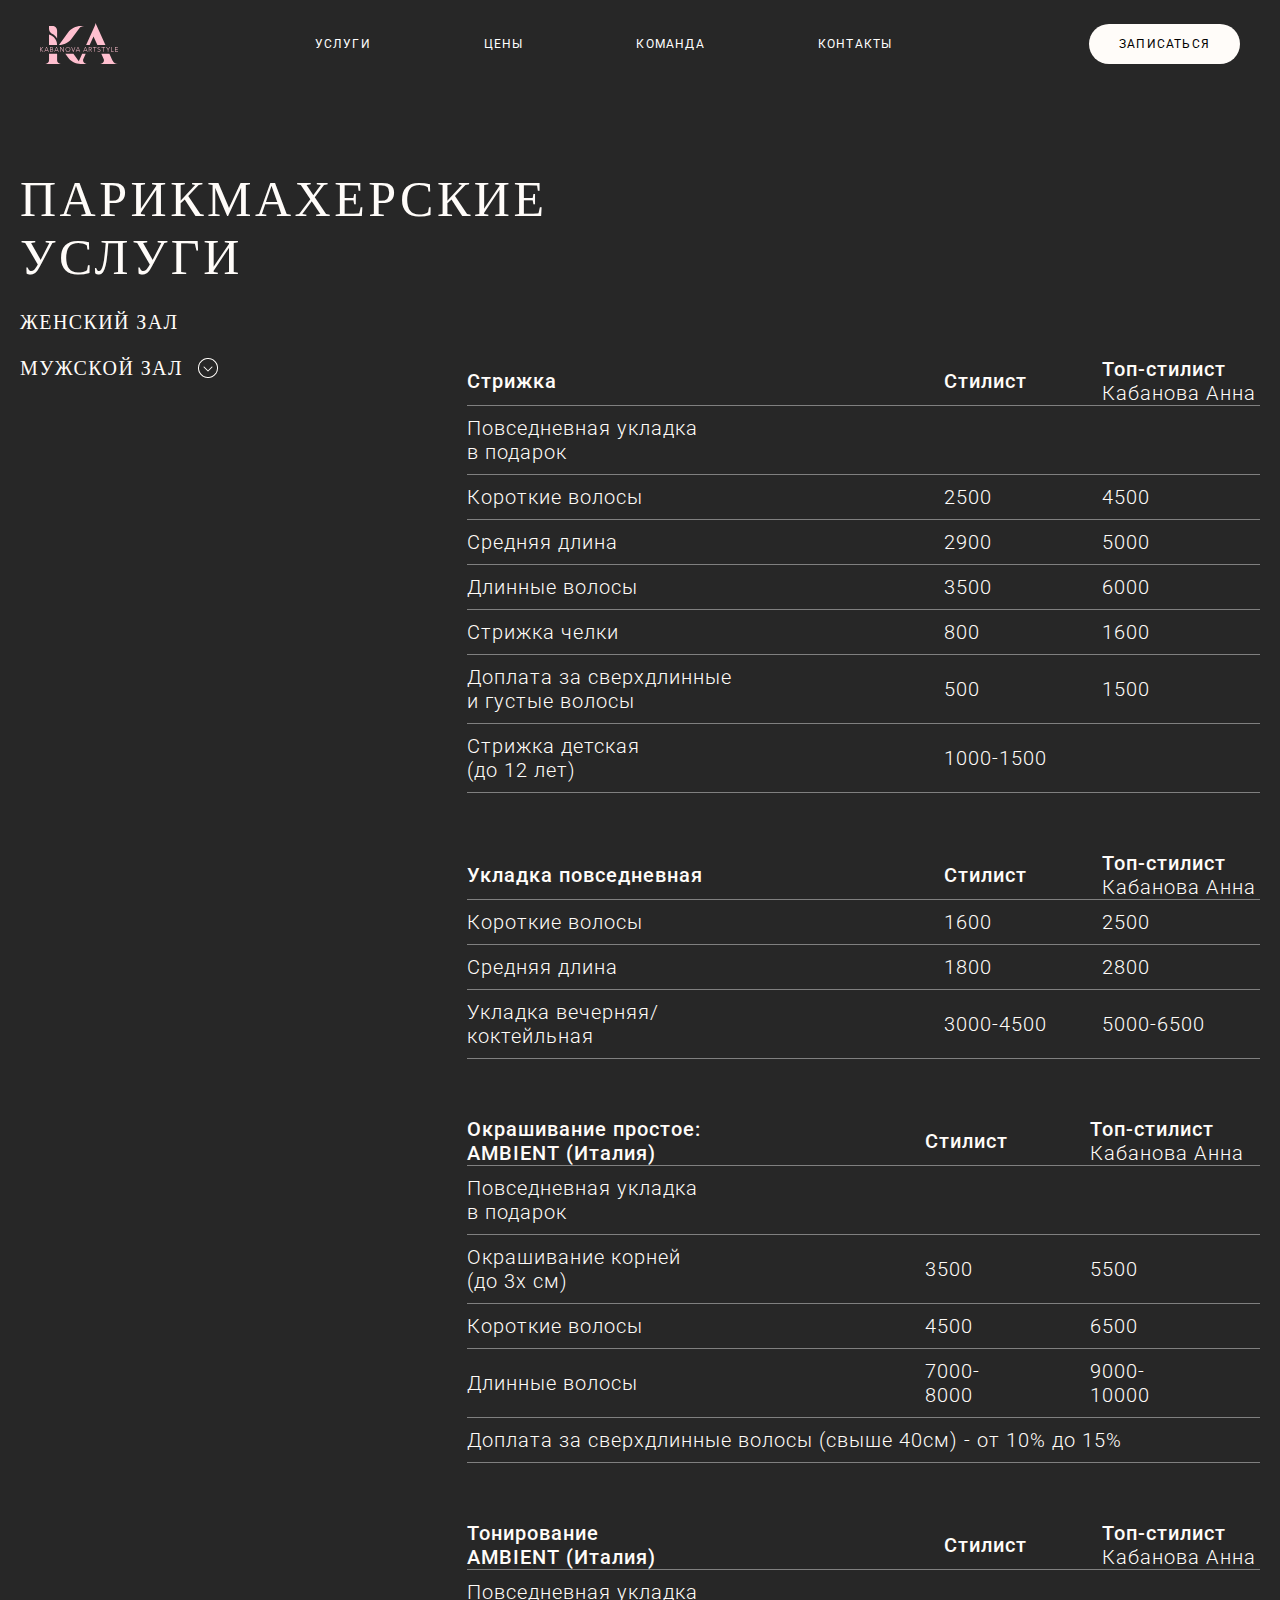
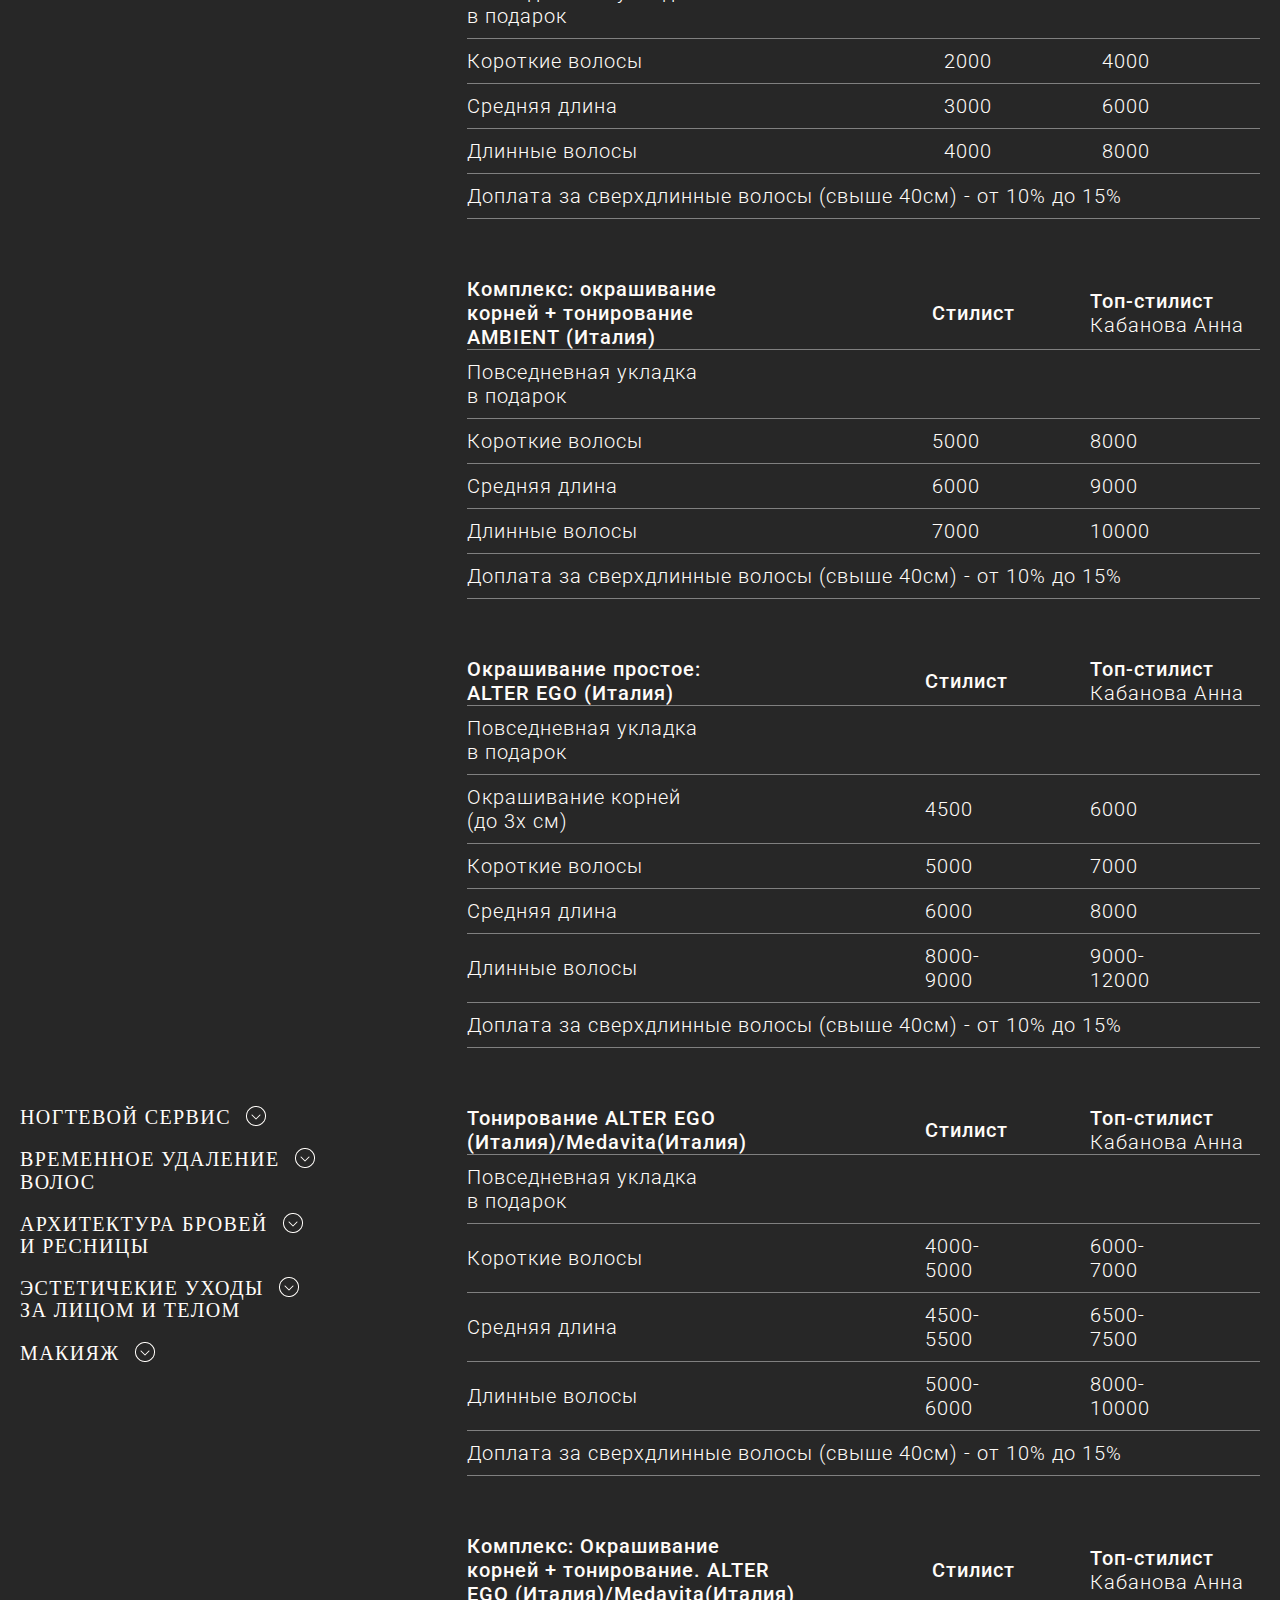
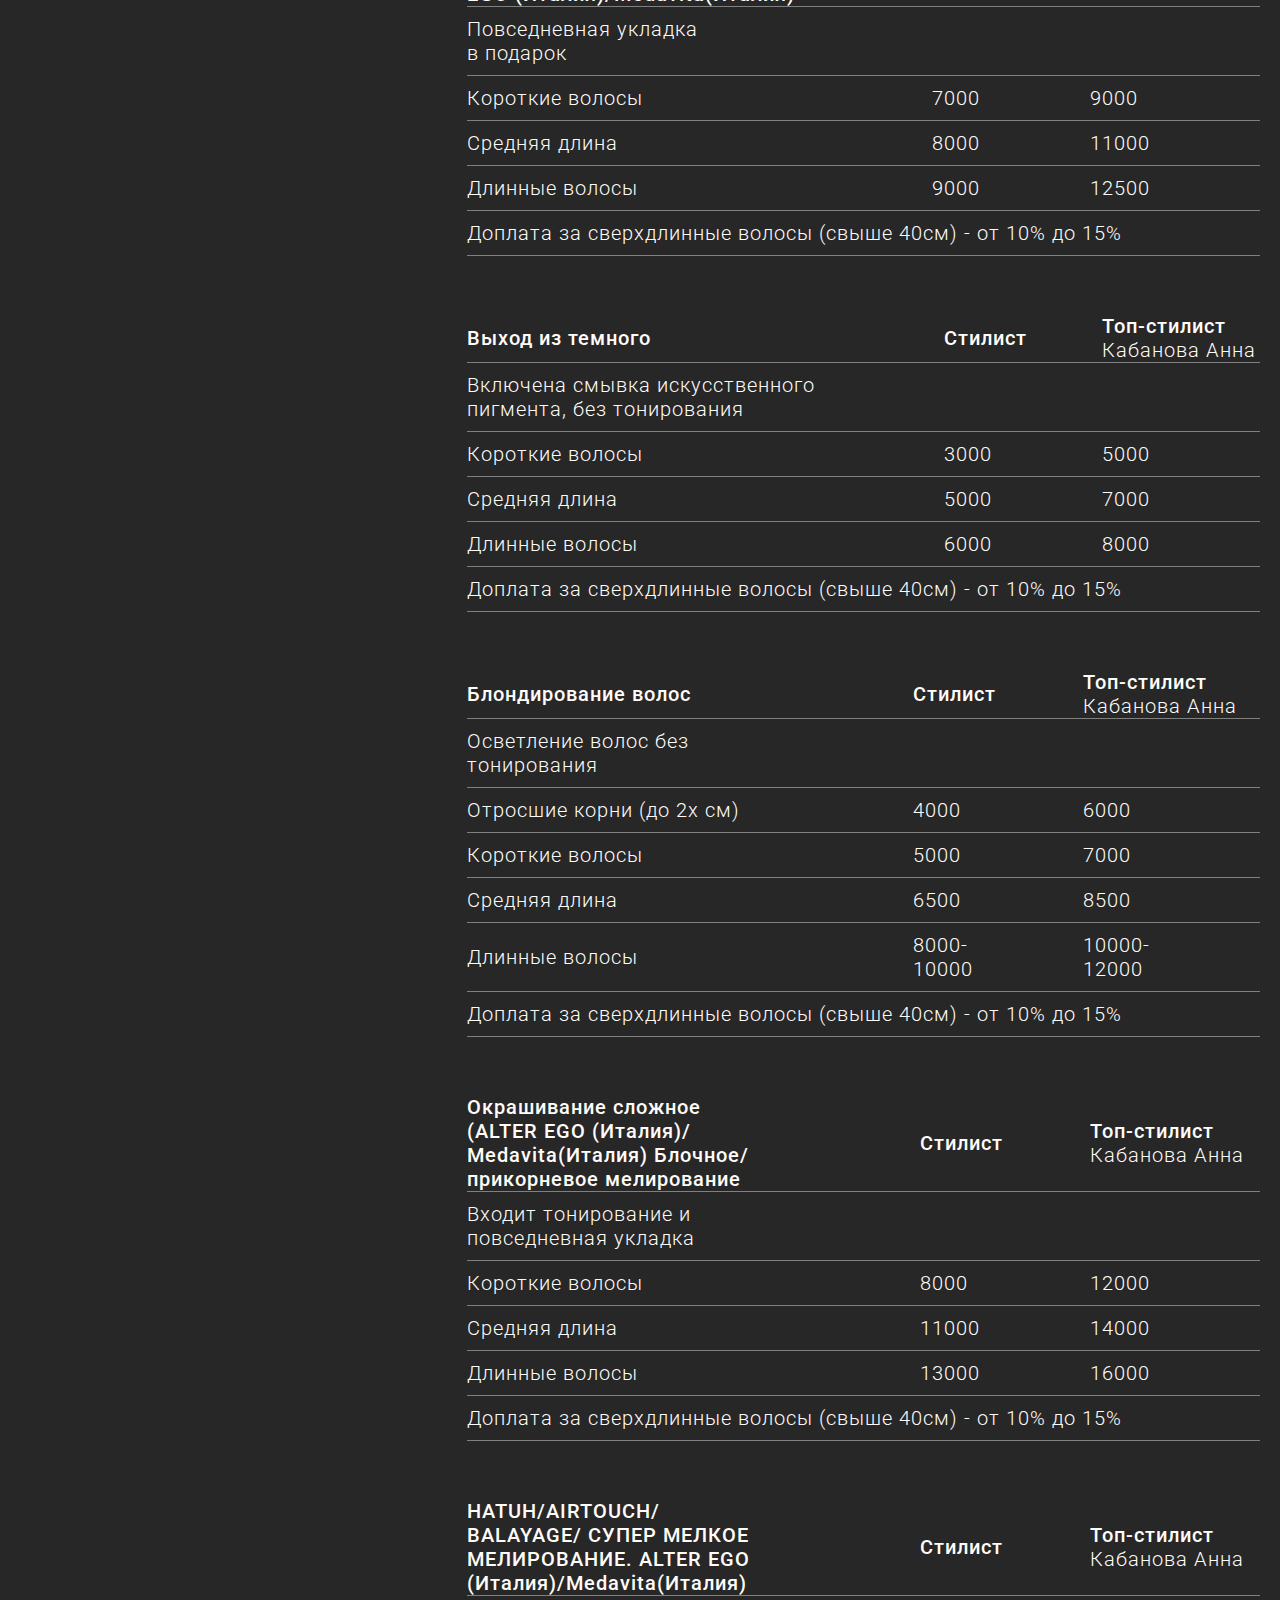
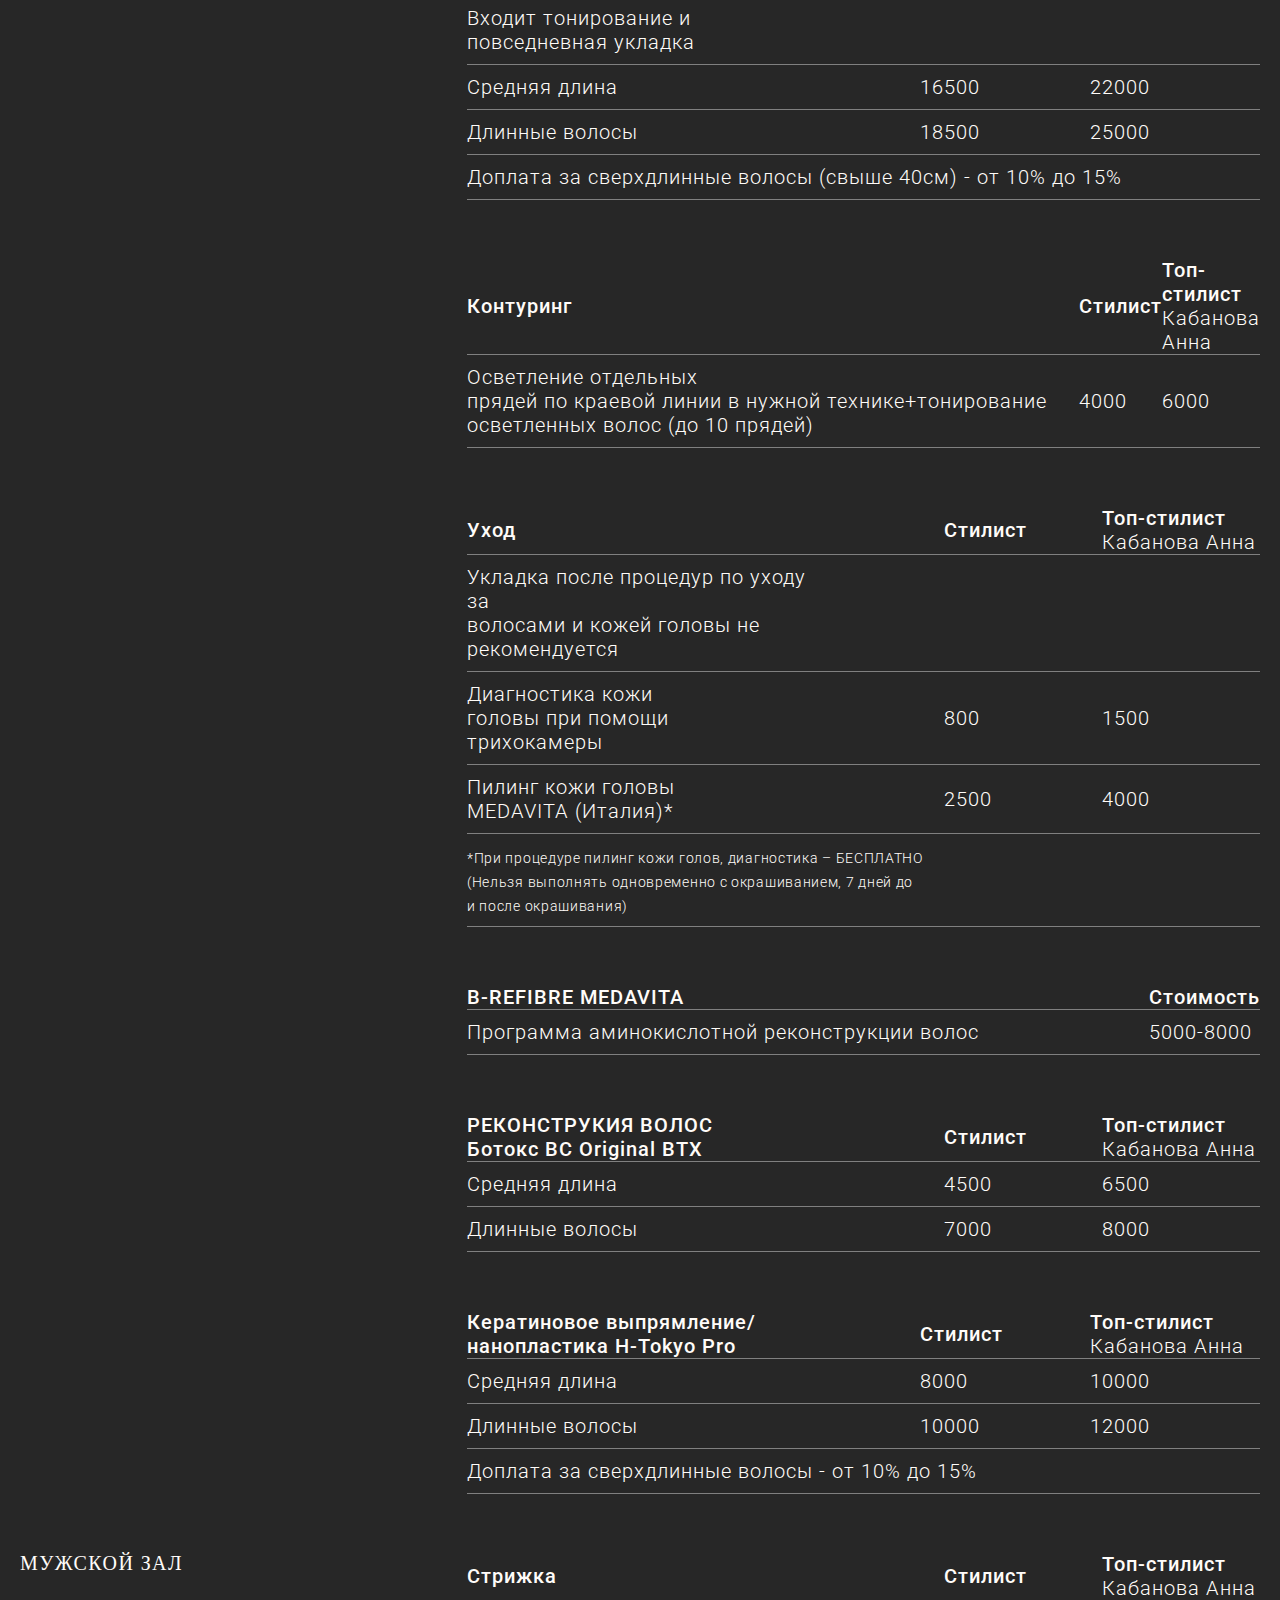
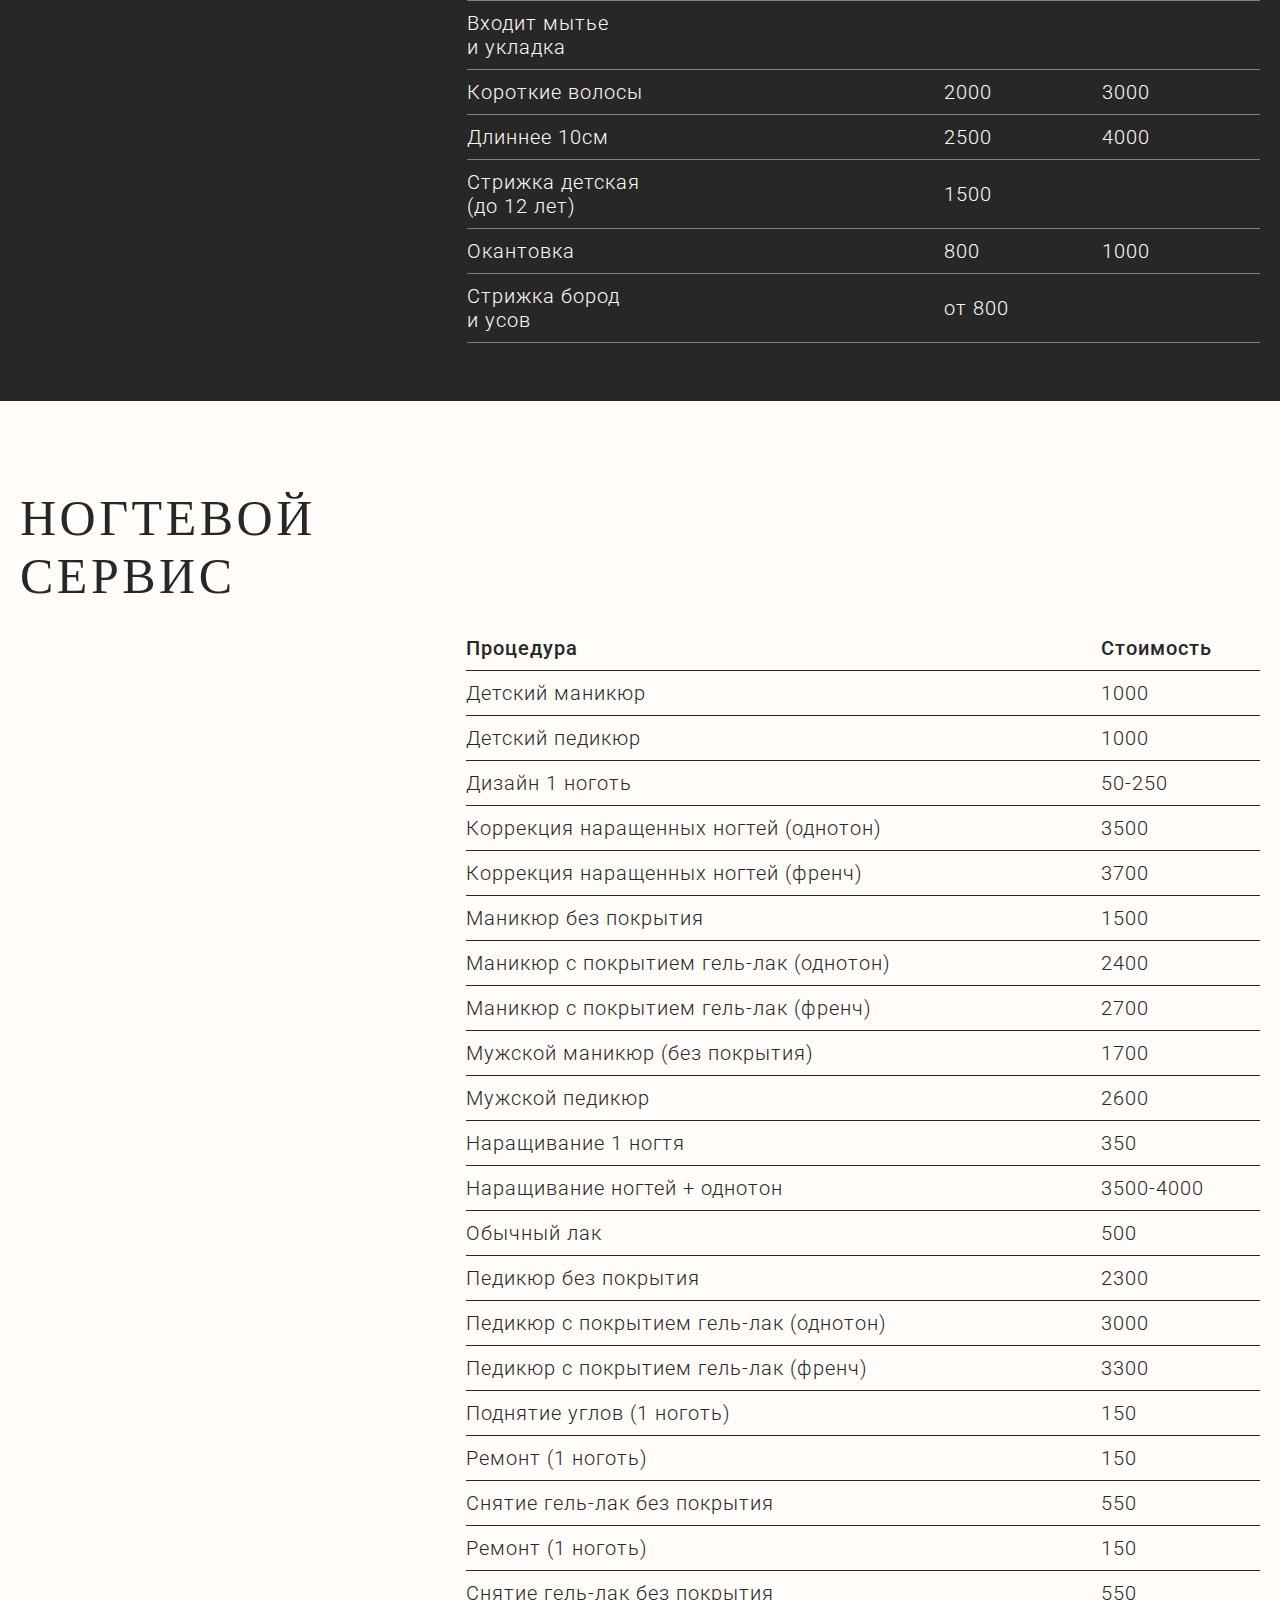
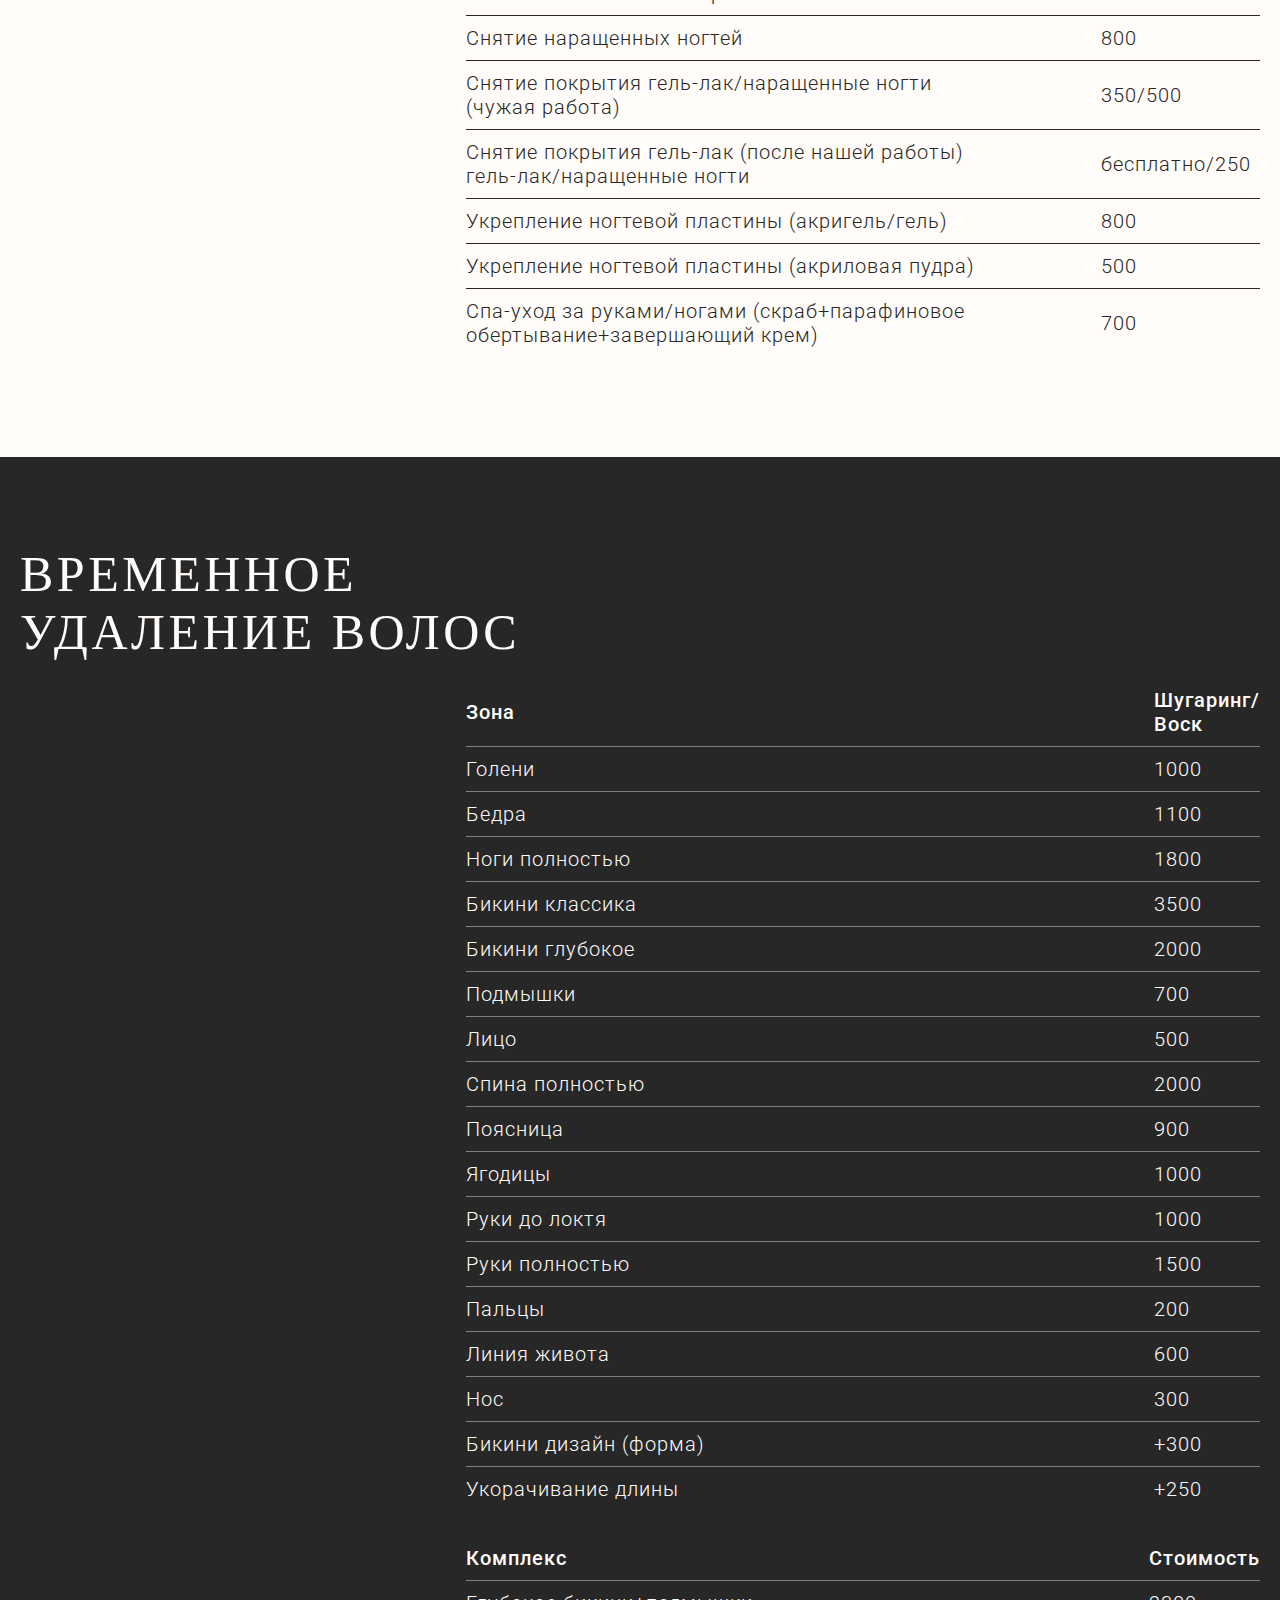
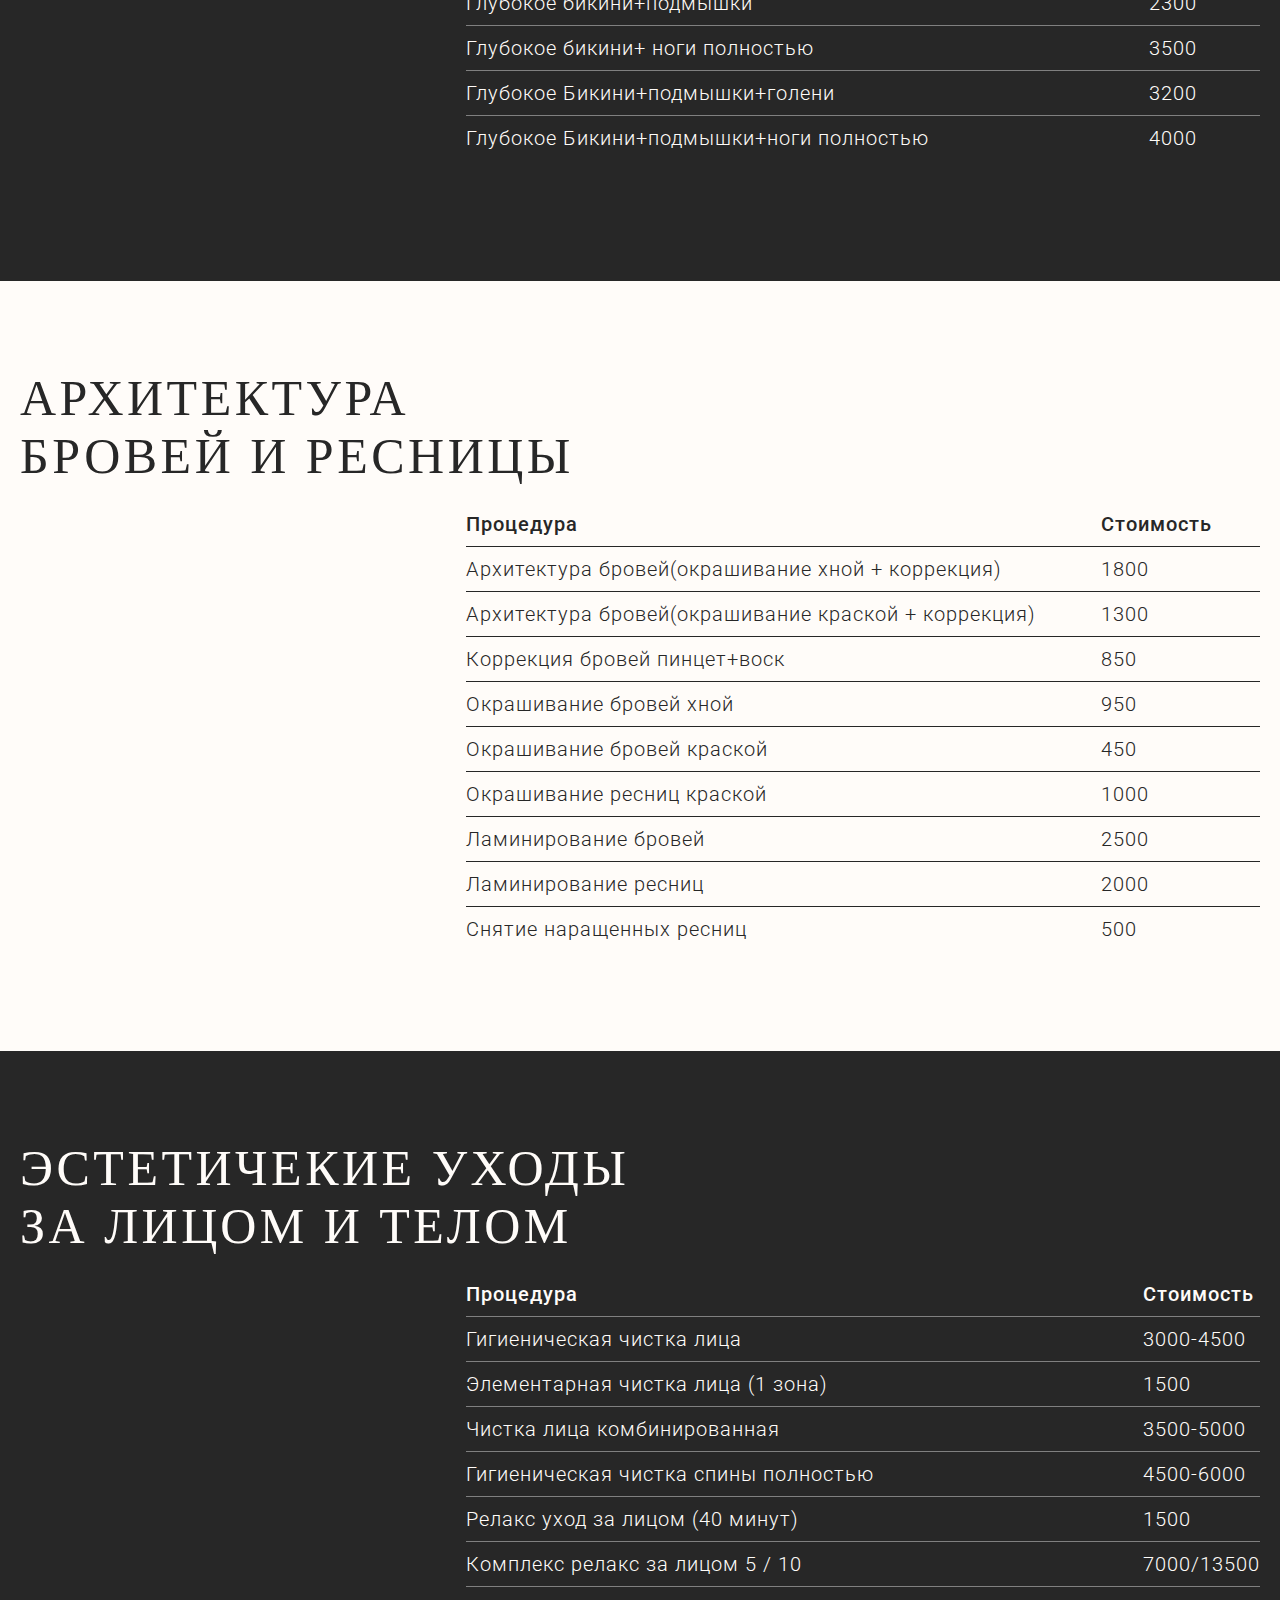
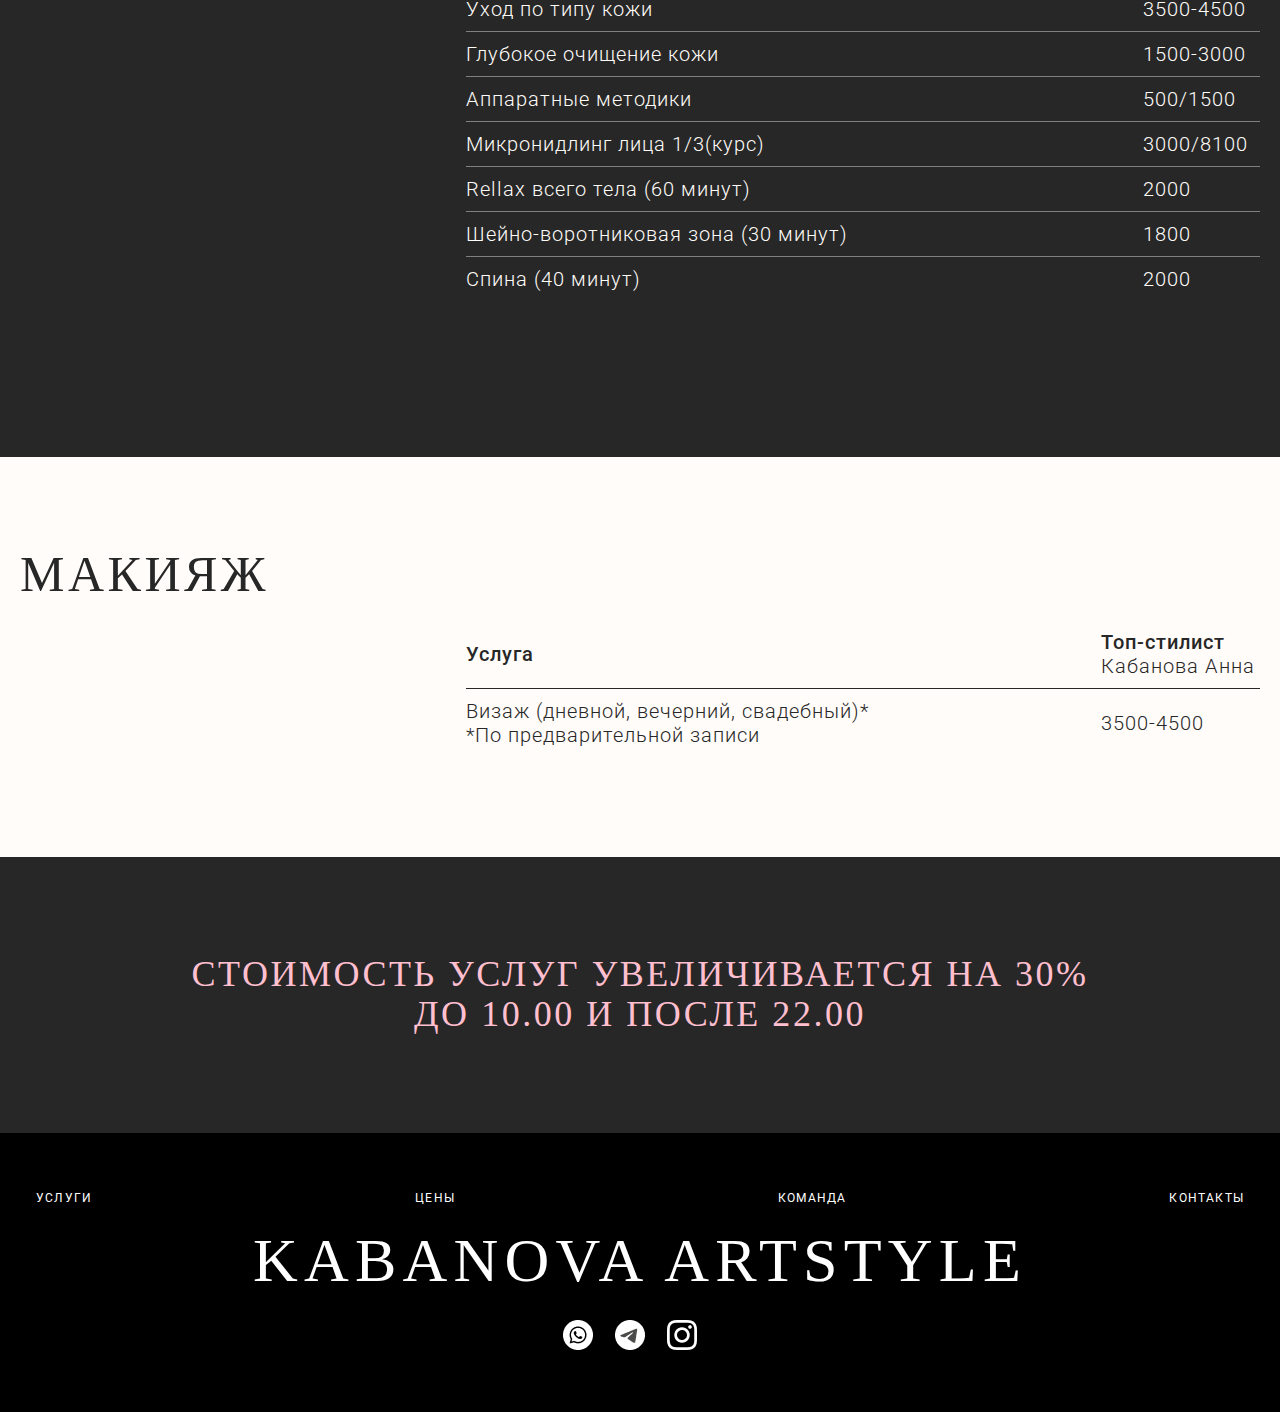
==== commit 2f31d66e: "Update prices.html" ====
--- a/prices.html
+++ b/prices.html
@@ -3,6 +3,10 @@
   <head>
     <meta charset="UTF-8" />
     <meta name="viewport" content="width=device-width, initial-scale=1.0" />
+    <meta name="format-detection" content="telephone=no">
+    <meta name="format-detection" content="date=no">
+    <meta name="format-detection" content="address=no">
+    <meta name="format-detection" content="email=no">
     <link
       href="https://fonts.googleapis.com/css2?family=Roboto:wght@100;300;400;500;700;900&display=swap"
       rel="stylesheet"
@@ -122,6 +126,7 @@
                         (до 12 лет)
                       </td>
                       <td class="table__text">1000-1500</td>
+                      <td class="table__text"></td>
                     </tr>
                   </table>
                 </div>
--- a/css/style.css
+++ b/css/style.css
@@ -39,7 +39,6 @@
 body {
     font-family: Roboto
 }
-
 .container {
     position: relative;
     min-height: 100vh;
@@ -2081,9 +2080,20 @@
     }
 }
 
+.table__trtitle {
+    border-bottom: 1px solid gray;    
+    border-collapse: collapse;
+    box-sizing: border-box;
+    border-spacing: 0;
+}
 .table__trtext {
-    border-top: 1px solid #808080;
-    text-align: center
+    border-top: 1px solid gray;
+    border-bottom: 1px solid gray;    
+    border-collapse: collapse;
+    box-sizing: border-box;
+    border-spacing: 0;
+    text-align: center;
+    width: 100%;
 }
 
 .table__trtext:last-child .table__text {
@@ -2099,7 +2109,7 @@
     line-height: 120%;
     letter-spacing: 1px;
     text-align: left;
-    padding-right: 0.5rem;
+    padding-right: 0;
     white-space: wrap
 }
 
@@ -2155,6 +2165,14 @@
     }
 }
 
+@media only screen and (max-width:595px) {
+    .table__title,
+    .table__text {
+        text-decoration: none;
+        color: #FFFCF9;
+    }
+}
+
 .max-widh {
     max-width: 79.4rem
 }
@@ -2566,4 +2584,4 @@
     .pink-22__mb {
         padding: 4rem 0
     }
-}+}
